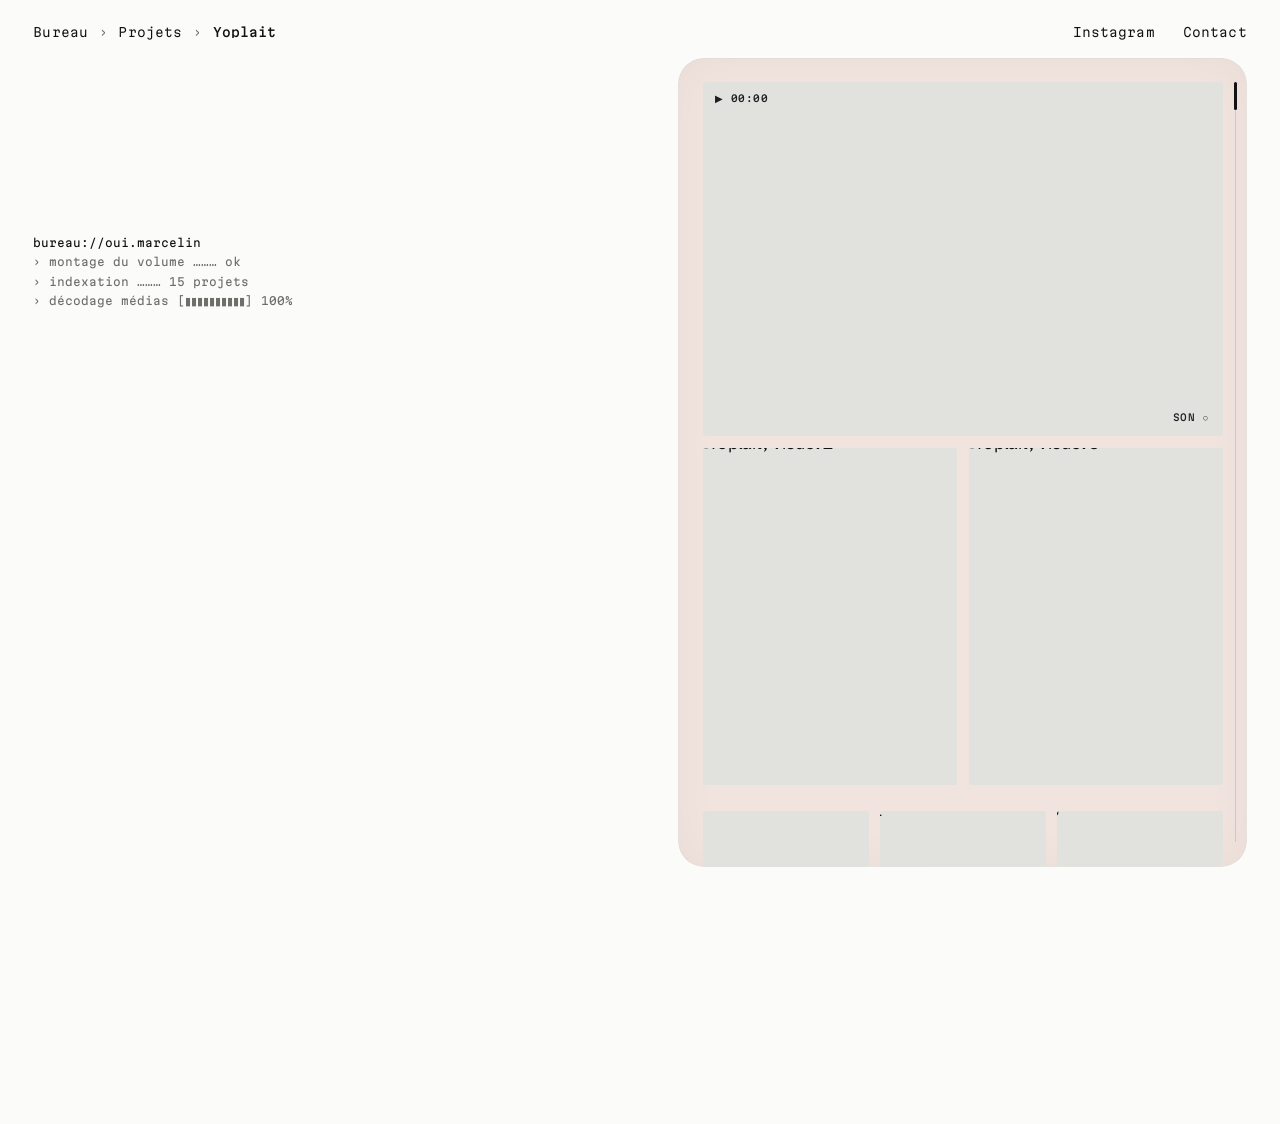
==== index.html @ 564d81cc "navigator.vibrate" ====
<!doctype html>
<html lang="fr">
<head>
<meta charset="utf-8">
<meta name="viewport" content="width=device-width, initial-scale=1, viewport-fit=cover">
<title>Marcelin Deschamps</title>
<meta name="description" content="Marcelin Deschamps — motion designer, directeur artistique et graphiste. Motion, 3D, affiches, identités, packaging et édition.">
<meta property="og:title" content="Oui, je suis Marcelin">
<meta property="og:description" content="Motion designer, directeur artistique et graphiste.">
<meta property="og:image" content="assets/img/stranger-1.webp">
<link rel="icon" href="data:image/svg+xml,%3Csvg xmlns='http://www.w3.org/2000/svg' viewBox='0 0 32 32'%3E%3Ccircle cx='16' cy='16' r='11' fill='%23121212'/%3E%3C/svg%3E">
<link rel="preconnect" href="https://fonts.googleapis.com">
<link rel="preconnect" href="https://fonts.gstatic.com" crossorigin>
<link rel="stylesheet" href="https://fonts.googleapis.com/css2?family=Martian+Mono:wdth,wght@75..112.5,100..800&family=Schibsted+Grotesk:wght@400..600&display=swap">
<style>
@property --accent { syntax: "<color>"; inherits: true; initial-value: #E30613; }

:root {
  --ground: #FBFBFA;
  --panel: #EFEFEC;
  --tile: #E1E1DD;
  --ink: #121212;
  --muted: #6F6F6A;
  --line: #DCDCD7;
  --dot: #CFCFCA;
  --accent: #E30613;
  --on-accent: #FFFFFF;

  --mono: "Martian Mono", ui-monospace, "SF Mono", Menlo, Consolas, monospace;
  --sans: "Schibsted Grotesk", "Helvetica Neue", Helvetica, Arial, sans-serif;

  --gutter: clamp(16px, 2.6vw, 40px);
  --col-gap: clamp(12px, 1.6vw, 28px);
  --wheel-w: clamp(190px, 15vw, 240px);
  --r: clamp(18px, 2vw, 30px);
  --ease: cubic-bezier(.2, .7, .1, 1);

  color-scheme: light;
  transition: --accent .6s ease;
}
@media (prefers-color-scheme: dark) {
  :root:not([data-theme="light"]) {
    --ground: #0E0E0F; --panel: #19191B; --tile: #242427; --ink: #EDEDE9;
    --muted: #8D8D88; --line: #2A2A2D; --dot: #3B3B3F; color-scheme: dark;
  }
}
:root[data-theme="dark"] {
  --ground: #0E0E0F; --panel: #19191B; --tile: #242427; --ink: #EDEDE9;
  --muted: #8D8D88; --line: #2A2A2D; --dot: #3B3B3F; color-scheme: dark;
}

*, *::before, *::after { box-sizing: border-box; }
html, body { height: 100%; }
body {
  margin: 0;
  background: var(--ground);
  color: var(--ink);
  font-family: var(--sans);
  overflow: hidden;
  overscroll-behavior: none;
  -webkit-font-smoothing: antialiased;
  text-rendering: optimizeLegibility;
}
::selection { background: var(--accent); color: var(--on-accent); }
img { max-width: 100%; }
[hidden] { display: none !important; }

/* ——— Layout ——— */
.app {
  height: 100vh;
  height: 100dvh;
  display: grid;
  grid-template-columns: minmax(0, 1fr) var(--wheel-w) minmax(0, 1.38fr);
  grid-template-rows: auto minmax(0, 1fr);
  column-gap: var(--col-gap);
  padding-inline: var(--gutter);
  padding-block: 14px var(--gutter);
}

/* ——— Header ——— */
.top {
  grid-column: 1 / -1;
  display: flex;
  align-items: center;
  justify-content: space-between;
  gap: 16px;
  min-height: 44px;
  padding-bottom: 8px;
  font: 300 12.5px/1 var(--mono);
  letter-spacing: .01em;
}
.crumbs { display: flex; align-items: center; gap: .85em; min-width: 0; white-space: nowrap; }
.crumbs .sep { color: var(--muted); }
.crumbs button { all: unset; cursor: pointer; }
.crumbs button:hover { color: var(--muted); }
.crumbs button:focus-visible, .contact a:focus-visible { outline: 1px dashed var(--ink); outline-offset: 4px; }
#crumb-cur { font-weight: 500; overflow: hidden; text-overflow: ellipsis; }
.contact { display: flex; gap: clamp(14px, 2.2vw, 34px); }
.contact a { color: inherit; text-decoration: none; position: relative; padding-block: 6px; }
.contact a::after {
  content: ""; position: absolute; left: 0; right: 0; bottom: 1px; height: 1px;
  background: var(--accent); transform: scaleX(0); transform-origin: right;
  transition: transform .35s cubic-bezier(.7, 0, .2, 1);
}
.contact a:hover::after { transform: scaleX(1); transform-origin: left; }

/* ——— Intro ——— */
.intro {
  position: relative;
  min-height: 0;
  display: grid;
  grid-template-rows: minmax(0, .9fr) auto minmax(20px, .75fr) auto minmax(20px, 1fr) auto;
}
.hello-wrap { grid-row: 2; position: relative; }
.who {
  margin: 0 0 14px;
  font: 400 10.5px/1.2 var(--mono);
  letter-spacing: .14em;
  text-transform: uppercase;
  color: var(--muted);
}
.hello {
  margin: 0;
  display: flex;
  flex-direction: column;
  font-family: var(--mono);
  font-size: clamp(18px, 1.55vw, 26px);
  font-weight: 400;
  line-height: 1.32;
}
.hello .l1 { font-variation-settings: "wght" 400, "wdth" 100; min-height: 1.32em; }
.hello .l2 {
  font-size: 1.1em;
  font-variation-settings: "wght" 720, "wdth" 106;
  white-space: nowrap;
  min-height: 1.32em;
}
.caret {
  display: inline-block;
  width: .52em; height: .95em;
  margin-left: .14em;
  vertical-align: -.1em;
  background: var(--accent);
  animation: blink 1.05s steps(1) infinite;
}
@keyframes blink { 50% { opacity: 0; } }
.boot {
  position: absolute;
  left: 0; bottom: 0;
  margin: 0;
  font: 400 11px/1.75 var(--mono);
  color: var(--muted);
  white-space: pre;
  transition: opacity .25s, translate .25s;
}
.boot div:first-child { color: var(--ink); }
.boot.out { opacity: 0; translate: 0 -6px; }

.bio {
  grid-row: 4;
  margin: 0;
  max-width: 31ch;
  font-size: clamp(13.5px, 1.04vw, 15.5px);
  line-height: 1.38;
}
.bio a { color: inherit; text-decoration: underline; text-decoration-thickness: 1px; text-underline-offset: 3px; transition: text-decoration-color .3s; }
.bio a:hover { text-decoration-color: var(--accent); }

.info {
  grid-row: 6;
  max-width: 42ch;
  padding-top: 14px;
  border-top: 1px solid var(--line);
}
.info-row {
  display: flex;
  justify-content: space-between;
  font: 400 10.5px/1 var(--mono);
  letter-spacing: .08em;
  text-transform: uppercase;
  color: var(--muted);
  font-variant-numeric: tabular-nums;
}
.info-row b { font-weight: 600; color: var(--ink); }
.info .kind { margin: 11px 0 6px; font: 600 13.5px/1.3 var(--sans); }
.info .desc { margin: 0; font-size: 13px; line-height: 1.46; color: color-mix(in oklab, var(--ink) 80%, var(--ground)); text-wrap: pretty; }
.tools { list-style: none; display: flex; flex-wrap: wrap; gap: 6px; margin: 12px 0 0; padding: 0; min-height: 22px; }
.tools li {
  min-width: 22px; height: 22px; padding: 0 5px;
  display: grid; place-items: center;
  border: 1px solid var(--ink); border-radius: 5px;
  font: 600 9.5px/1 var(--mono);
}
.info .kind, .info .desc, .tools { transition: opacity .18s, translate .3s var(--ease); }
.info.swap .kind, .info.swap .desc, .info.swap .tools { opacity: 0; translate: 0 4px; }

/* ——— Wheel ——— */
.wheel { position: relative; min-height: 0; }
.wheel::after {
  content: ""; position: absolute; top: 50%;
  right: calc(-1 * var(--col-gap)); width: var(--col-gap); height: 1px;
  background: var(--line);
}
.wheel ol { list-style: none; margin: 0; padding: 0; position: absolute; inset: 0; perspective: 800px; transition: opacity .5s; }
.wheel li {
  position: absolute; right: 0; top: 50%;
  height: 40px; margin-top: -20px;
  transform-origin: 100% 50%;
  will-change: transform;
}
.wi {
  all: unset;
  box-sizing: border-box;
  display: flex; align-items: center; justify-content: flex-end; gap: 12px;
  height: 40px;
  cursor: pointer;
  white-space: nowrap;
  font: 300 13px/1 var(--mono);
  color: color-mix(in oklab, var(--ink) calc(var(--t, 0) * 100%), var(--muted));
}
.wi .lbl { display: inline-block; transform-origin: 100% 50%; }
.wi .dot { width: 32px; height: 32px; flex: none; display: grid; place-items: center; }
.wi .dot i {
  width: 32px; height: 32px; border-radius: 50%;
  background: color-mix(in oklab, var(--accent) calc(var(--t, 0) * 100%), var(--dot));
  transform: scale(.18);
}
.wi:hover .lbl { color: var(--ink); }
.wi:focus-visible .lbl { outline: 1px dashed var(--ink); outline-offset: 5px; }

/* ——— Stage ——— */
.stage {
  --pad: clamp(14px, 1.9vw, 28px);
  --peek: 58px;
  --sheet-gap: clamp(18px, 2vw, 28px);
  --tile-gap: clamp(8px, .9vw, 14px);
  position: relative;
  min-height: 0;
  overflow: hidden;
  isolation: isolate;
  border-radius: var(--r);
  background: color-mix(in oklab, var(--panel) 93%, var(--accent));
  box-shadow: inset 0 0 0 1px color-mix(in oklab, var(--line) 60%, transparent), inset 0 0 50px rgb(0 0 0 / .035);
}
.track {
  position: absolute;
  top: var(--pad); left: var(--pad); right: var(--pad);
  display: flex; flex-direction: column; gap: var(--sheet-gap);
  will-change: transform;
}
.sheet { flex: none; height: var(--sheet-h, 600px); display: grid; gap: var(--tile-gap); }
.end {
  height: var(--peek);
  display: flex; align-items: flex-start; justify-content: center;
  font: 400 11px/1 var(--mono); color: var(--muted);
}
.end a { color: inherit; }

.tile {
  position: relative;
  margin: 0;
  min-width: 0; min-height: 0;
  overflow: hidden;
  border-radius: 3px;
  background: var(--tile);
  cursor: zoom-in;
  container-type: size;
  outline: none;
}
.tile[data-state="wait"] {
  background:
    linear-gradient(to top right, transparent calc(50% - .6px), var(--line) 50%, transparent calc(50% + .6px)),
    linear-gradient(to top left, transparent calc(50% - .6px), var(--line) 50%, transparent calc(50% + .6px)),
    var(--tile);
}
.tile .pan {
  position: absolute; inset: 0;
  transform: translate3d(0, calc(var(--d, 0) * -5%), 0) scale(1.1);
}
.tile.contain .pan { transform: none; }
.tile .m {
  display: block; width: 100%; height: 100%;
  object-fit: cover;
  opacity: 0;
  transition: opacity .5s, transform .9s var(--ease);
}
.tile.contain .m { position: absolute; top: 6%; left: 6%; width: 88%; height: 88%; object-fit: contain; }
.tile[data-state="on"] .m { opacity: 1; }
.tile:hover .m { transform: scale(1.035); }
.tile .px { position: absolute; inset: 0; width: 100%; height: 100%; transition: opacity .4s; }
.tile .px.done { opacity: 0; }
.tile .ph {
  position: absolute; inset: 0; display: grid; place-items: center;
  font: 400 10px/1 var(--mono); letter-spacing: .04em; color: var(--muted);
  transition: opacity .3s;
}
.tile:not([data-state="wait"]) .ph { opacity: 0; }
.tile::after {
  --c: #fff;
  content: ""; position: absolute; inset: 8px; pointer-events: none; z-index: 2;
  opacity: 0; mix-blend-mode: difference;
  transition: opacity .25s, inset .35s var(--ease);
  background:
    linear-gradient(var(--c), var(--c)) top left / 14px 1px no-repeat,
    linear-gradient(var(--c), var(--c)) top left / 1px 14px no-repeat,
    linear-gradient(var(--c), var(--c)) top right / 14px 1px no-repeat,
    linear-gradient(var(--c), var(--c)) top right / 1px 14px no-repeat,
    linear-gradient(var(--c), var(--c)) bottom left / 14px 1px no-repeat,
    linear-gradient(var(--c), var(--c)) bottom left / 1px 14px no-repeat,
    linear-gradient(var(--c), var(--c)) bottom right / 14px 1px no-repeat,
    linear-gradient(var(--c), var(--c)) bottom right / 1px 14px no-repeat;
}
.tile:not(.note):hover::after, .tile:not(.note):focus-visible::after { opacity: 1; inset: 12px; }
.tile:focus-visible { box-shadow: 0 0 0 2px var(--ink); }
.tag, .tc, .snd {
  position: absolute; z-index: 3;
  font: 500 9.5px/1 var(--mono); letter-spacing: .05em;
  color: #fff; mix-blend-mode: difference;
  font-variant-numeric: tabular-nums;
}
.tag { left: 12px; bottom: 12px; opacity: 0; transition: opacity .25s; white-space: nowrap; }
.tile:hover .tag, .tile:focus-visible .tag { opacity: 1; }
.tc { left: 12px; top: 12px; }
.snd { all: unset; position: absolute; z-index: 3; right: 8px; bottom: 8px; padding: 6px; cursor: pointer; font: 500 9.5px/1 var(--mono); letter-spacing: .05em; color: #fff; mix-blend-mode: difference; }
.snd:focus-visible { outline: 1px dashed #fff; }

.tile.note {
  cursor: default;
  background: var(--a);
  color: var(--on-a);
  padding: clamp(12px, 6cqmin, 22px);
  display: flex; flex-direction: column; justify-content: space-between; gap: 8px;
}
.note .k { font: 500 9.5px/1.2 var(--mono); letter-spacing: .1em; text-transform: uppercase; opacity: .8; }
.note .q {
  margin: 0;
  font: 500 clamp(14px, 5.4cqw, 26px)/1.12 var(--sans);
  letter-spacing: -.01em;
  text-wrap: balance;
}

.rail {
  position: absolute; z-index: 4;
  right: calc(var(--pad) / 2 - 1px); top: var(--pad); bottom: var(--pad);
  width: 1px;
  background: color-mix(in oklab, var(--ink) 12%, transparent);
}
.rail i {
  position: absolute; left: -1px; width: 3px; height: 28px; border-radius: 2px;
  background: var(--ink);
  top: calc(var(--p, 0) * (100% - 28px));
}

/* ——— Boot sequence ——— */
[data-phase="boot"] .stage { animation: stage-open 1.05s cubic-bezier(.76, 0, .24, 1) .1s both; }
@keyframes stage-open {
  0%   { clip-path: inset(50% 50% 50% 50% round 0); background: var(--ink); }
  42%  { clip-path: inset(calc(50% - 1px) 0 calc(50% - 1px) 0 round 0); background: var(--ink); }
  100% { clip-path: inset(0 0 0 0 round var(--r)); background: color-mix(in oklab, var(--panel) 93%, var(--accent)); }
}
.who, .bio, .info {
  transition: opacity .7s ease, translate .9s var(--ease), clip-path .9s var(--ease);
}
.bio { transition-delay: .12s; }
.info { transition-delay: .3s; }
[data-phase="boot"] .who, [data-phase="boot"] .bio, [data-phase="boot"] .info {
  opacity: 0; translate: 0 10px; clip-path: inset(0 0 100% 0);
}
[data-phase="boot"]:not(.hello-in) .caret { opacity: 0; animation: none; }
[data-phase="boot"]:not(.wheel-in) .wheel ol, [data-phase="boot"]:not(.wheel-in) .wheel::after { opacity: 0; }
.wheel::after { transition: opacity .6s .3s; }

/* ——— Lightbox ——— */
.lb {
  position: fixed; inset: 0; z-index: 50;
  display: grid; grid-template-rows: minmax(0, 1fr) auto;
  background: rgb(12 12 13 / .95);
  color: #EDEDE9;
  opacity: 0; transition: opacity .25s;
}
.lb.on { opacity: 1; }
.lb-media { min-height: 0; display: grid; place-items: center; padding: clamp(16px, 4vw, 48px) var(--gutter) 0; }
.lb-media img, .lb-media video { display: block; max-width: 100%; max-height: calc(100dvh - 120px); object-fit: contain; }
.lb-bar {
  display: flex; align-items: center; gap: clamp(10px, 2vw, 22px);
  padding: 16px var(--gutter) 20px;
  font: 400 12px/1 var(--mono);
  font-variant-numeric: tabular-nums;
}
.lb-bar .sp { flex: 1; }
.lb-bar button { all: unset; cursor: pointer; padding: 8px 4px; }
.lb-bar button:hover { color: #fff; text-decoration: underline; text-underline-offset: 4px; }
.lb-bar button:focus-visible { outline: 1px dashed currentColor; outline-offset: 2px; }

/* ——— Responsive ——— */
@media (max-width: 1100px) and (min-width: 821px) {
  .app { grid-template-columns: minmax(0, 1fr) 190px minmax(0, 1.2fr); }
}
@media (max-height: 720px) and (min-width: 821px) {
  .info .desc { display: none; }
}
@media (max-width: 820px) {
  .app {
    grid-template-columns: minmax(0, 1fr);
    grid-template-rows: auto auto 62px minmax(0, 1fr);
    row-gap: 10px;
    padding-block: 8px var(--gutter);
  }
  .top { min-height: 36px; font-size: 11.5px; padding-bottom: 0; }
  .crumbs .mid { display: none; }
  .intro { display: block; }
  .hello-wrap { min-height: 88px; display: flex; flex-direction: column; justify-content: flex-end; }
  .who { margin-bottom: 6px; }
  .hello { font-size: 18px; }
  .bio { margin-top: 10px; max-width: 46ch; font-size: 13px; }
  .bio br { display: none; }
  .info { display: none; }
  .wheel::after { display: none; }
  .wheel ol {
    perspective: none;
    -webkit-mask-image: linear-gradient(90deg, transparent, #000 22%, #000 78%, transparent);
    mask-image: linear-gradient(90deg, transparent, #000 22%, #000 78%, transparent);
  }
  .wheel li { right: auto; left: 50%; width: 170px; margin-left: -85px; height: 56px; margin-top: -28px; transform-origin: 50% 50%; }
  .wi { width: 100%; height: 56px; flex-direction: column-reverse; justify-content: center; gap: 7px; }
  .wi .lbl { transform-origin: 50% 50%; }
  .wi .dot, .wi .dot i { width: 14px; height: 14px; }
  .stage { --peek: 40px; }
}

@media (prefers-reduced-motion: reduce) {
  *, *::before, *::after { animation-duration: .01ms !important; animation-iteration-count: 1 !important; transition-duration: .01ms !important; }
  .tile .pan { transform: none; }
}
</style>
<noscript><style>[data-phase="boot"] .who, [data-phase="boot"] .bio { opacity: 1 !important; translate: none !important; clip-path: none !important; } [data-phase="boot"] .stage { animation: none; } .info, .wheel { visibility: hidden; }</style></noscript>
</head>
<body>
<div class="app" id="app" data-phase="boot">

  <header class="top">
    <nav class="crumbs" aria-label="Fil d’Ariane">
      <button type="button" data-go="0" data-scr>Bureau</button>
      <span class="sep mid" aria-hidden="true">›</span>
      <span class="mid" data-scr>Projets</span>
      <span class="sep" aria-hidden="true">›</span>
      <span id="crumb-cur" aria-live="polite">Projets</span>
    </nav>
    <nav class="contact" aria-label="Contact">
      <a href="https://www.instagram.com/oui.marcelin/" target="_blank" rel="noopener" data-scr>Instagram</a>
      <a href="https://ig.me/m/oui.marcelin" target="_blank" rel="noopener" data-scr>Contact</a>
    </nav>
  </header>

  <section class="intro" aria-label="Présentation">
    <div class="hello-wrap">
      <pre class="boot" id="boot" aria-hidden="true"></pre>
      <p class="who">Marcelin Deschamps</p>
      <h1 class="hello">
        <span class="l1" id="l1">Oui, je suis</span>
        <span class="l2"><span id="role">Motion Designer</span><span class="caret" aria-hidden="true"></span></span>
      </h1>
    </div>

    <p class="bio">Graphiste attaché au savoir-faire,<br> je donne forme aux idées.<br> J’accompagne des marques nées du digital<br> et des identités inspirées par la mode.</p>

    <aside class="info" id="info" aria-label="Projet affiché">
      <div class="info-row"><span><b id="i-idx">01</b> / <span id="i-total">15</span></span><span id="i-year"></span></div>
      <h2 class="kind" id="i-kind"></h2>
      <p class="desc" id="i-text"></p>
      <ul class="tools" id="i-tools" aria-label="Outils"></ul>
    </aside>
  </section>

  <nav class="wheel" id="wheel" aria-label="Projets">
    <ol id="wheel-list"></ol>
  </nav>

  <main class="stage" id="stage">
    <div class="track" id="track"></div>
    <div class="rail" aria-hidden="true"><i id="rail-tick"></i></div>
  </main>
</div>

<div class="lb" id="lb" role="dialog" aria-modal="true" aria-label="Aperçu du visuel" hidden>
  <div class="lb-media" id="lb-media"></div>
  <div class="lb-bar">
    <span id="lb-cap"></span>
    <span class="sp"></span>
    <span id="lb-count"></span>
    <button type="button" id="lb-prev" aria-label="Visuel précédent">←</button>
    <button type="button" id="lb-next" aria-label="Visuel suivant">→</button>
    <button type="button" id="lb-close">Fermer</button>
  </div>
</div>

<script>
(async () => {
  /* ———————————————— Contenu ———————————————— */
  const LETTERS = "abcdefghijklmnop";
  const PRESETS = {
    1: ["a"], 2: ["a", "b"], 3: ["a b", "a c"], 4: ["a a a", "b c d"],
    5: ["a a b b c c", "d d d e e e"], 6: ["a a b b c c", "d d e e f f"]
  };
  const onNetlify = !/^(localhost|127\.0\.0\.1|\[::1\])?$/.test(location.hostname);
  const imgUrl = (path, w) => onNetlify && /\.(jpe?g|png|webp|avif)$/i.test(path)
    ? `/.netlify/images?url=${encodeURIComponent(path)}&w=${w}&q=80`
    : path;

  function gridFor(p, n) {
    const adv = p.avance || {};
    if (adv.grille) return { grid: adv.grille.split("|").map(s => s.trim()), cols: adv.colonnes, rows: adv.lignes };
    const letters = LETTERS.slice(0, Math.max(1, n)).split("");
    const rest = letters.slice(1);
    if (p.mise_en_page === "grand-haut" && n > 1) return { grid: [rest.map(() => "a").join(" "), rest.join(" ")], rows: "1.1fr 1fr" };
    if (p.mise_en_page === "grand-gauche" && n > 1) return { grid: rest.map(r => `a ${r}`), cols: "1.1fr 1fr" };
    if (p.mise_en_page === "colonnes") return { grid: [letters.join(" ")] };
    if (n <= 6) return { grid: PRESETS[Math.max(1, n)] };
    const rows = [];
    for (let i = 0; i < n; i += 3) {
      const chunk = letters.slice(i, i + 3);
      while (chunk.length < 3) chunk.push(chunk[chunk.length - 1]);
      rows.push(chunk.join(" "));
    }
    return { grid: rows };
  }

  function normalize(raw) {
    return (raw.projets || []).filter(p => p && p.titre).map((p, i) => {
      const medias = (p.medias || []).filter(m => m && (m.type === "citation" ? m.texte : m.fichier)).slice(0, LETTERS.length);
      const g = gridFor(p, medias.length);
      return {
        id: p.id || `projet-${i + 1}`,
        title: p.titre,
        year: p.annee || "",
        accent: /^#[0-9a-f]{6}$/i.test(p.couleur || "") ? p.couleur : "#121212",
        tools: p.outils || [],
        kind: p.type || "",
        text: p.texte || "",
        grid: g.grid, cols: g.cols, rows: g.rows,
        media: medias.map((m, j) => {
          const area = LETTERS[j];
          if (m.type === "citation") return { area, note: m.texte };
          const base = { area, pos: m.cadrage || "", fit: m.ajustement === "contenir" ? "contain" : "", bg: m.fond || "#FFFFFF" };
          return m.type === "video" ? { ...base, video: m.fichier, poster: m.affiche || "" } : { ...base, img: m.fichier };
        })
      };
    });
  }

  function applySite(s) {
    if (s.nom) document.querySelector(".who").textContent = s.nom;
    if (s.bio) {
      const bio = document.querySelector(".bio");
      bio.replaceChildren();
      s.bio.split(/\n+/).forEach((line, i) => {
        if (i) bio.append(document.createElement("br"), " ");
        bio.append(line.trim());
      });
    }
  }

  let PROJECTS = [], ROLES = ["Motion Designer"];
  try {
    const [pj, sj] = await Promise.all(["content/projets.json", "content/site.json"].map(u =>
      fetch(u, { cache: "no-cache" }).then(r => { if (!r.ok) throw new Error(u); return r.json(); })));
    PROJECTS = normalize(pj);
    const roles = (sj.roles || []).map(r => typeof r === "string" ? r : r && r.role).filter(Boolean);
    if (roles.length) ROLES = roles;
    applySite(sj);
  } catch (e) {
    console.error("Contenu introuvable", e);
  }
  if (!PROJECTS.length) {
    document.getElementById("app").dataset.phase = "ready";
    return;
  }

  /* ———————————————— Outils ———————————————— */
  const $ = (s, r = document) => r.querySelector(s);
  const N = PROJECTS.length;
  const reduced = matchMedia("(prefers-reduced-motion: reduce)").matches;
  const mqMobile = matchMedia("(max-width: 820px)");
  const clamp = (v, a, b) => Math.min(b, Math.max(a, v));
  const wait = ms => new Promise(r => setTimeout(r, ms));
  const pad = n => String(n).padStart(2, "0");
  const setHash = id => { try { history.replaceState(null, "", `#${id}`); } catch (e) {} };
  const fmt = s => isFinite(s) ? `${pad(Math.floor(s / 60))}:${pad(Math.floor(s % 60))}` : "--:--";
  const GLYPHS = "░▒▓<>/\\|=+*#_01";

  function luminance(hex) {
    const n = parseInt(hex.slice(1), 16);
    return [n >> 16 & 255, n >> 8 & 255, n & 255]
      .map(v => (v /= 255) <= .03928 ? v / 12.92 : Math.pow((v + .055) / 1.055, 2.4))
      .reduce((acc, c, i) => acc + c * [.2126, .7152, .0722][i], 0);
  }
  const onAccent = hex => luminance(hex) > .179 ? "#111111" : "#FFFFFF";

  function scramble(el, to, dur = 520) {
    cancelAnimationFrame(el._sc || 0);
    if (reduced) { el.textContent = to; return Promise.resolve(); }
    const from = el.textContent;
    const len = Math.max(from.length, to.length);
    const plan = Array.from({ length: len }, (_, i) => {
      const s = Math.random() * dur * .3;
      return [s, s + dur * .3 + (i / len) * dur * .35 + Math.random() * dur * .05];
    });
    const t0 = performance.now();
    return new Promise(resolve => {
      const step = now => {
        const t = now - t0;
        let out = "", done = 0;
        for (let i = 0; i < len; i++) {
          const [s, e] = plan[i];
          if (t >= e) { out += to[i] ?? ""; done++; }
          else if (t >= s) out += to[i] === " " ? " " : GLYPHS[(Math.random() * GLYPHS.length) | 0];
          else out += from[i] ?? "";
        }
        el.textContent = out;
        if (done < len) el._sc = requestAnimationFrame(step);
        else { el.textContent = to; resolve(); }
      };
      el._sc = requestAnimationFrame(step);
    });
  }

  async function typeText(el, text, ms) {
    el.textContent = "";
    for (const ch of text) { el.textContent += ch; await wait(ms); }
  }

  /* ———————————————— Construction ———————————————— */
  const root = document.documentElement;
  const app = $("#app"), stage = $("#stage"), track = $("#track"), list = $("#wheel-list");
  const crumbCur = $("#crumb-cur"), railTick = $("#rail-tick");
  const iIdx = $("#i-idx"), iYear = $("#i-year"), iKind = $("#i-kind"), iText = $("#i-text"), iTools = $("#i-tools"), info = $("#info");
  $("#i-total").textContent = pad(N);

  const hash = decodeURIComponent(location.hash.slice(1));
  const startIndex = Math.max(0, PROJECTS.findIndex(p => p.id === hash));
  const bootSheets = reduced ? [] : [startIndex, startIndex + 1];

  const items = PROJECTS.map((p, i) => {
    const li = document.createElement("li");
    const btn = document.createElement("button");
    btn.type = "button"; btn.className = "wi";
    btn.innerHTML = `<span class="lbl"></span><span class="dot" aria-hidden="true"><i></i></span>`;
    const lbl = btn.querySelector(".lbl");
    lbl.textContent = p.title;
    btn.addEventListener("click", () => go(i));
    li.append(btn); list.append(li);
    return { li, btn, lbl, dot: btn.querySelector(".dot i") };
  });

  function makeTile(p, m, i, j) {
    const f = document.createElement("figure");
    f.className = "tile";
    f.style.gridArea = m.area;
    if (m.note) {
      f.classList.add("note");
      const k = document.createElement("span"); k.className = "k"; k.textContent = p.title;
      const q = document.createElement("p"); q.className = "q"; q.textContent = m.note;
      f.append(k, q);
      return f;
    }
    f.dataset.m = j;
    f.dataset.state = "wait";
    f.setAttribute("role", "button");
    f._boot = bootSheets.includes(i);
    if (m.fit === "contain") { f.classList.add("contain"); f.style.background = m.bg; }

    const pan = document.createElement("div"); pan.className = "pan";
    const name = (m.video || m.img).split("/").pop();
    const ph = document.createElement("span"); ph.className = "ph"; ph.textContent = name;
    const tag = document.createElement("span"); tag.className = "tag"; tag.textContent = name;
    let media;

    if (m.video) {
      media = document.createElement("video");
      media.muted = true; media.loop = true; media.playsInline = true;
      media.setAttribute("muted", ""); media.setAttribute("playsinline", "");
      media.preload = Math.abs(i - startIndex) <= 1 ? "auto" : "metadata";
      if (m.poster) media.poster = imgUrl(m.poster, 1400);
      media.src = m.video;
      f.classList.add("is-video");
      f.setAttribute("aria-label", `Voir la vidéo ${p.title} en grand`);
      const tc = document.createElement("span"); tc.className = "tc"; tc.textContent = "▶ 00:00";
      const snd = document.createElement("button");
      snd.type = "button"; snd.className = "snd"; snd.textContent = "SON ○";
      snd.setAttribute("aria-label", "Activer le son"); snd.setAttribute("aria-pressed", "false");
      snd.addEventListener("click", e => {
        e.stopPropagation();
        media.muted = !media.muted;
        snd.textContent = media.muted ? "SON ○" : "SON ●";
        snd.setAttribute("aria-pressed", String(!media.muted));
        snd.setAttribute("aria-label", media.muted ? "Activer le son" : "Couper le son");
        if (!media.muted) media.play().catch(() => {});
      });
      media.addEventListener("timeupdate", () => { tc.textContent = `▶ ${fmt(media.currentTime)} / ${fmt(media.duration)}`; });
      media.addEventListener("loadedmetadata", () => { tag.textContent = `${name} · ${media.videoWidth}×${media.videoHeight}`; });
      f.append(tc, snd);
      if (!f._boot) f.dataset.state = "on";
    } else {
      media = new Image();
      media.alt = `${p.title}, visuel ${j + 1}`;
      media.decoding = "async";
      media.loading = Math.abs(i - startIndex) <= 2 ? "eager" : "lazy";
      const on = () => {
        tag.textContent = `${name} · ${media.naturalWidth}×${media.naturalHeight}`;
        if (!f._boot) f.dataset.state = "on";
      };
      media.addEventListener("load", on, { once: true });
      media.src = imgUrl(m.img, 1400);
      f.setAttribute("aria-label", `Agrandir : ${p.title}, visuel ${j + 1}`);
    }
    media.className = "m";
    if (m.pos) media.style.objectPosition = m.pos;
    pan.append(media);
    f.prepend(pan);
    f.append(ph, tag);
    return f;
  }

  const sheets = PROJECTS.map((p, i) => {
    const s = document.createElement("section");
    s.className = "sheet";
    s.setAttribute("aria-label", p.title);
    s.style.gridTemplateAreas = p.grid.map(r => `"${r}"`).join(" ");
    s.style.gridTemplateColumns = p.cols || `repeat(${p.grid[0].split(" ").length}, minmax(0, 1fr))`;
    s.style.gridTemplateRows = p.rows || `repeat(${p.grid.length}, minmax(0, 1fr))`;
    s.style.setProperty("--a", p.accent);
    s.style.setProperty("--on-a", onAccent(p.accent));
    p.media.forEach((m, j) => s.append(makeTile(p, m, i, j)));
    track.append(s);
    return s;
  });
  const end = document.createElement("div");
  end.className = "end";
  end.innerHTML = `<span>Fin du bureau — <a href="https://ig.me/m/oui.marcelin" target="_blank" rel="noopener">écrire à @oui.marcelin</a></span>`;
  track.append(end);

  /* ———————————————— Moteur de défilement ———————————————— */
  let pos = startIndex, target = startIndex, active = -1;
  let sheetH = 600, sheetGap = 24, gStart = null, idleTimer = 0, dragging = false;
  let raf = 0, last = 0, booted = false, lbState = null;

  function measure() {
    const cs = getComputedStyle(stage);
    const padPx = parseFloat(cs.getPropertyValue("--pad")) || 24;
    const peek = parseFloat(cs.getPropertyValue("--peek")) || 58;
    sheetGap = parseFloat(getComputedStyle(track).rowGap) || 24;
    sheetH = Math.max(160, stage.clientHeight - padPx * 2 - peek);
    track.style.setProperty("--sheet-h", `${sheetH}px`);
    render();
  }

  function render() {
    const horiz = mqMobile.matches;
    track.style.transform = `translate3d(0, ${(-pos * (sheetH + sheetGap)).toFixed(2)}px, 0)`;
    for (let i = 0; i < N; i++) {
      const d = i - pos;
      if (Math.abs(d) < 2.2) sheets[i].style.setProperty("--d", d.toFixed(4));
    }
    for (let i = 0; i < N; i++) {
      const it = items[i];
      const d = i - pos, ad = Math.abs(d), t = Math.max(0, 1 - ad);
      if (horiz) {
        it.li.style.transform = `translate3d(${(d * 150).toFixed(2)}px, 0, 0)`;
      } else {
        const y = d * 46 + Math.sign(d) * Math.min(ad, 1) * 14;
        it.li.style.transform = `translate3d(0, ${y.toFixed(2)}px, 0) rotateX(${clamp(-d * 6, -60, 60).toFixed(2)}deg)`;
      }
      const fade = ad <= 1 ? 1 : Math.max(0, 1 - (ad - 1) * (horiz ? .5 : .13));
      it.li.style.opacity = fade.toFixed(3);
      it.li.style.visibility = fade < .01 ? "hidden" : "";
      it.li.style.setProperty("--t", t.toFixed(3));
      it.lbl.style.fontVariationSettings = `"wght" ${Math.round(300 + 330 * t)}, "wdth" ${(87.5 + 12.5 * t).toFixed(1)}`;
      it.lbl.style.transform = `scale(${(1 + .24 * t).toFixed(3)})`;
      it.dot.style.transform = `scale(${((6 + 26 * t) / 32).toFixed(3)})`;
    }
    railTick.style.setProperty("--p", (N > 1 ? clamp(pos, 0, N - 1) / (N - 1) : 0).toFixed(4));
    setActive(clamp(Math.round(pos), 0, N - 1));
  }

  function frame(now) {
    const dt = Math.min(64, now - last); last = now;
    const k = reduced ? 1 : 1 - Math.exp(-dt * (dragging ? .035 : .0105));
    pos += (target - pos) * k;
    if (Math.abs(target - pos) < .0006 && gStart === null && !dragging) {
      pos = target; raf = 0; render(); return;
    }
    render();
    raf = requestAnimationFrame(frame);
  }
  function kick() { if (!raf) { last = performance.now(); raf = requestAnimationFrame(frame); } }

  function go(i) {
    gStart = null;
    target = clamp(i, 0, N - 1);
    kick();
  }

  function settle() {
    if (gStart === null) return;
    const delta = target - gStart;
    let to = gStart;
    if (Math.abs(delta) > .12) to = gStart + Math.sign(delta) * Math.max(1, Math.round(Math.abs(delta)));
    gStart = null;
    target = clamp(to, 0, N - 1);
    kick();
  }

  /* ——— Retour haptique (Android/Chrome uniquement : iOS Safari n'implémente pas vibrate) ——— */
  const canBuzz = typeof navigator.vibrate === "function"
    && matchMedia("(hover: none) and (pointer: coarse)").matches
    && !matchMedia("(prefers-reduced-motion: reduce)").matches;
  let lastBuzz = 0;
  function buzz(ms = 8) {
    if (!canBuzz || !booted || document.hidden) return;
    const now = performance.now();
    if (now - lastBuzz < 60) return;
    lastBuzz = now;
    try { navigator.vibrate(ms); } catch {}
  }

  function setActive(i) {
    if (i === active) return;
    active = i;
    buzz(8);
    const p = PROJECTS[i];
    root.style.setProperty("--accent", p.accent);
    root.style.setProperty("--on-accent", onAccent(p.accent));
    items.forEach((it, k) => k === i ? it.btn.setAttribute("aria-current", "true") : it.btn.removeAttribute("aria-current"));
    sheets.forEach((s, k) => {
      const on = k === i;
      s.setAttribute("aria-hidden", on ? "false" : "true");
      s.querySelectorAll('[role="button"], .snd').forEach(el => { el.tabIndex = on ? 0 : -1; });
    });
    if (booted) scramble(crumbCur, p.title, 460); else crumbCur.textContent = p.title;
    updateInfo(p, i);
    for (const k of [i - 1, i + 1, i + 2]) {
      sheets[k]?.querySelectorAll('img[loading="lazy"]').forEach(im => { im.loading = "eager"; });
    }
    syncVideos();
    if (booted) setHash(p.id);
  }

  function updateInfo(p, i) {
    const apply = () => {
      iIdx.textContent = pad(i + 1);
      iYear.textContent = p.year;
      iKind.textContent = p.kind;
      iText.textContent = p.text;
      iTools.replaceChildren(...p.tools.map(t => Object.assign(document.createElement("li"), { textContent: t })));
    };
    if (!booted) { apply(); return; }
    info.classList.add("swap");
    clearTimeout(info._t);
    info._t = setTimeout(() => { apply(); info.classList.remove("swap"); }, 170);
  }

  function syncVideos() {
    sheets.forEach((s, k) => {
      s.querySelectorAll("video").forEach(v => {
        if (k === active && booted && !lbState && !document.hidden) v.play().catch(() => {});
        else v.pause();
      });
    });
  }

  /* ——— Entrées : molette, clavier, tactile ——— */
  addEventListener("wheel", e => {
    if (lbState || e.ctrlKey) return;
    e.preventDefault();
    let d = Math.abs(e.deltaY) >= Math.abs(e.deltaX) ? e.deltaY : e.deltaX;
    if (e.deltaMode === 1) d *= 40; else if (e.deltaMode === 2) d *= 800;
    if (gStart === null) gStart = Math.round(target);
    target = clamp(target + d / 240, -.35, N - 1 + .35);
    clearTimeout(idleTimer);
    idleTimer = setTimeout(settle, 130);
    kick();
  }, { passive: false });

  addEventListener("keydown", e => {
    if (lbState) {
      if (e.key === "Escape") closeLB();
      else if (e.key === "ArrowRight") stepLB(1);
      else if (e.key === "ArrowLeft") stepLB(-1);
      return;
    }
    const k = e.key;
    if (["ArrowDown", "PageDown", "ArrowRight", "j"].includes(k)) { e.preventDefault(); go(Math.round(target) + 1); }
    else if (["ArrowUp", "PageUp", "ArrowLeft", "k"].includes(k)) { e.preventDefault(); go(Math.round(target) - 1); }
    else if (k === "Home") { e.preventDefault(); go(0); }
    else if (k === "End") { e.preventDefault(); go(N - 1); }
    else if ((k === "Enter" || k === " ") && e.target.matches?.('.tile[role="button"]')) { e.preventDefault(); e.target.click(); }
  });

  let touch = null, suppressClick = false;
  app.addEventListener("touchstart", e => {
    if (lbState || e.touches.length > 1) return;
    const t = e.touches[0];
    touch = { x: t.clientX, y: t.clientY, start: target, axis: null, onWheel: !!e.target.closest(".wheel") };
  }, { passive: true });
  app.addEventListener("touchmove", e => {
    if (!touch) return;
    const t = e.touches[0];
    const dx = t.clientX - touch.x, dy = t.clientY - touch.y;
    if (!touch.axis) {
      if (Math.hypot(dx, dy) < 8) return;
      touch.axis = touch.onWheel && mqMobile.matches ? "x" : "y";
      gStart = Math.round(touch.start);
      dragging = true;
    }
    e.preventDefault();
    const delta = touch.axis === "x" ? -dx / 150 : -dy / (sheetH + sheetGap);
    target = clamp(touch.start + delta, -.35, N - 1 + .35);
    kick();
  }, { passive: false });
  const endTouch = () => {
    if (touch?.axis) {
      suppressClick = true;
      setTimeout(() => { suppressClick = false; }, 320);
      dragging = false;
      settle();
    }
    touch = null;
  };
  app.addEventListener("touchend", endTouch);
  app.addEventListener("touchcancel", endTouch);

  track.addEventListener("click", e => {
    if (suppressClick || e.target.closest(".snd, a")) return;
    const f = e.target.closest(".tile");
    if (!f) return;
    const si = sheets.indexOf(f.closest(".sheet"));
    if (si !== active) { go(si); return; }
    if (f.classList.contains("note")) return;
    openLB(si, +f.dataset.m);
  });

  document.querySelectorAll("[data-go]").forEach(b => b.addEventListener("click", () => go(+b.dataset.go)));
  document.querySelectorAll(".contact a").forEach(a => a.addEventListener("mouseenter", () => {
    if (booted) scramble(a, a.textContent, 320);
  }));
  document.addEventListener("visibilitychange", syncVideos);
  addEventListener("resize", measure);
  addEventListener("hashchange", () => {
    const i = PROJECTS.findIndex(p => p.id === decodeURIComponent(location.hash.slice(1)));
    if (i >= 0 && i !== active) go(i);
  });
  mqMobile.addEventListener("change", measure);

  /* ——— Aperçu plein écran ——— */
  const lb = $("#lb"), lbMedia = $("#lb-media"), lbCap = $("#lb-cap"), lbCount = $("#lb-count");
  let lastFocus = null;

  function openLB(pi, mj) {
    const zoomable = PROJECTS[pi].media.map((m, j) => ({ m, j })).filter(x => !x.m.note);
    lbState = { pi, zoomable, k: Math.max(0, zoomable.findIndex(x => x.j === mj)) };
    lastFocus = document.activeElement;
    showLB();
    lb.hidden = false;
    requestAnimationFrame(() => lb.classList.add("on"));
    $("#lb-close").focus();
    syncVideos();
  }
  function showLB() {
    const { pi, zoomable, k } = lbState;
    const { m, j } = zoomable[k];
    const p = PROJECTS[pi];
    let el;
    if (m.video) {
      el = document.createElement("video");
      Object.assign(el, { src: m.video, poster: m.poster ? imgUrl(m.poster, 2400) : "", controls: true, autoplay: true, loop: true, playsInline: true });
    } else {
      el = new Image();
      el.src = imgUrl(m.img, 2400);
      el.alt = `${p.title}, visuel ${j + 1}`;
    }
    lbMedia.replaceChildren(el);
    lbCap.textContent = `${p.title} — ${p.kind}`;
    lbCount.textContent = `${pad(k + 1)} / ${pad(zoomable.length)}`;
    $("#lb-prev").hidden = $("#lb-next").hidden = zoomable.length < 2;
  }
  function stepLB(dir) {
    if (!lbState) return;
    const n = lbState.zoomable.length;
    lbState.k = (lbState.k + dir + n) % n;
    showLB();
  }
  function closeLB() {
    if (!lbState) return;
    lbState = null;
    lb.classList.remove("on");
    setTimeout(() => { if (!lbState) { lb.hidden = true; lbMedia.replaceChildren(); } }, 260);
    lastFocus?.focus?.();
    syncVideos();
  }
  $("#lb-close").addEventListener("click", closeLB);
  $("#lb-prev").addEventListener("click", () => stepLB(-1));
  $("#lb-next").addEventListener("click", () => stepLB(1));
  lb.addEventListener("click", e => { if (e.target === lb || e.target === lbMedia) closeLB(); });

  /* ——— Révélation pixel par pixel ——— */
  function depixelate(f, img, pos, contain) {
    return new Promise(resolve => {
      const pan = f.querySelector(".pan");
      const W0 = pan.clientWidth, H0 = pan.clientHeight;
      if (!W0 || !H0 || !img.naturalWidth) { f.dataset.state = "on"; return resolve(); }
      const dpr = Math.min(2, devicePixelRatio || 1);
      const W = Math.round(W0 * dpr), H = Math.round(H0 * dpr);
      const c = document.createElement("canvas");
      c.className = "px"; c.width = W; c.height = H;
      pan.append(c);
      const ctx = c.getContext("2d");
      const [px, py] = (pos || "50% 50%").split(" ").map(v => parseFloat(v) / 100);
      const iw = img.naturalWidth, ih = img.naturalHeight;
      const bx = contain ? W * .06 : 0, by = contain ? H * .06 : 0;
      const bw = contain ? W * .88 : W, bh = contain ? H * .88 : H;
      const s = contain ? Math.min(bw / iw, bh / ih) : Math.max(bw / iw, bh / ih);
      const dw = iw * s, dh = ih * s;
      const dx = bx + (bw - dw) * (contain ? .5 : px), dy = by + (bh - dh) * (contain ? .5 : py);
      const off = document.createElement("canvas"), o = off.getContext("2d");
      const steps = [5, 10, 20, 40, 80];
      let k = 0;
      f.dataset.state = "px";
      const tick = () => {
        const sc = steps[k] / W;
        const ow = Math.max(1, Math.round(W * sc)), oh = Math.max(1, Math.round(H * sc));
        off.width = ow; off.height = oh;
        o.drawImage(img, dx * sc, dy * sc, dw * sc, dh * sc);
        ctx.imageSmoothingEnabled = false;
        ctx.clearRect(0, 0, W, H);
        ctx.drawImage(off, 0, 0, ow, oh, 0, 0, W, H);
        if (++k < steps.length) setTimeout(tick, 90);
        else setTimeout(() => {
          f.dataset.state = "on";
          c.classList.add("done");
          setTimeout(() => { c.remove(); resolve(); }, 420);
        }, 90);
      };
      tick();
    });
  }

  /* ———————————————— Séquence de démarrage ———————————————— */
  async function boot() {
    const bootEl = $("#boot"), l1 = $("#l1"), role = $("#role");
    const bootTiles = bootSheets.flatMap(i => sheets[i] ? [...sheets[i].querySelectorAll('.tile[data-state="wait"]')] : []);

    if (reduced) {
      booted = true;
      app.dataset.phase = "ready";
      startRoles(role);
      syncVideos();
      return;
    }

    const scr = [...document.querySelectorAll("[data-scr]")];
    scr.forEach(el => { const t = el.textContent; el.textContent = ""; setTimeout(() => scramble(el, t, 700), 120); });
    const crumbText = crumbCur.textContent; crumbCur.textContent = "";
    setTimeout(() => scramble(crumbCur, crumbText, 700), 200);
    const labels = items.map(it => { const t = it.lbl.textContent; it.lbl.textContent = ""; return t; });
    l1.textContent = ""; role.textContent = "";

    let loaded = 0;
    const decoded = bootTiles.map(f => {
      const m = f.querySelector(".m");
      const img = new Image();
      img.src = m.tagName === "VIDEO" ? m.poster : m.src;
      f._img = img;
      return img.decode().catch(() => {}).finally(() => { loaded++; });
    });

    const reveals = (async () => {
      await wait(950);
      await Promise.all(bootTiles.map(async (f, k) => {
        await wait(k * 80);
        await Promise.race([decoded[k], wait(2600)]);
        const m = f.querySelector(".m");
        if (f._img.complete && f._img.naturalWidth) await depixelate(f, f._img, m.style.objectPosition, f.classList.contains("contain"));
        else f.dataset.state = "on";
      }));
    })();

    const lines = [
      "bureau://oui.marcelin",
      "› montage du volume ……… ok",
      `› indexation ……… ${N} projets`,
      "› décodage médias "
    ];
    for (const [n, line] of lines.entries()) {
      const row = document.createElement("div");
      bootEl.append(row);
      await typeText(row, line, 12);
      if (n === lines.length - 1) {
        const bar = document.createElement("span");
        row.append(bar);
        const t0 = performance.now();
        for (;;) {
          const p = bootTiles.length ? loaded / bootTiles.length : 1;
          const on = Math.round(p * 10);
          bar.textContent = `[${"▮".repeat(on)}${"·".repeat(10 - on)}] ${String(Math.round(p * 100)).padStart(3, " ")}%`;
          if (p >= 1 || performance.now() - t0 > 1800) break;
          await wait(40);
        }
        bar.textContent = `[${"▮".repeat(10)}] 100%`;
      }
    }

    await wait(260);
    bootEl.classList.add("out");
    await wait(260);
    bootEl.hidden = true;

    app.classList.add("hello-in");
    await typeText(l1, "Oui, je suis", 42);

    app.classList.add("wheel-in");
    items.forEach((it, k) => setTimeout(() => scramble(it.lbl, labels[k], 520), 40 + Math.abs(k - startIndex) * 45));

    booted = true;
    app.dataset.phase = "ready";
    await scramble(role, ROLES[0], 720);
    await reveals;
    syncVideos();
    setHash(PROJECTS[active].id);
    startRoles(role);
  }

  function startRoles(role) {
    let r = 0;
    role.textContent = ROLES[0];
    setInterval(() => {
      if (document.hidden) return;
      r = (r + 1) % ROLES.length;
      scramble(role, ROLES[r], 680);
    }, 3800);
  }

  measure();
  document.fonts?.ready.then(measure);
  boot();
})();
</script>
</body>
</html>
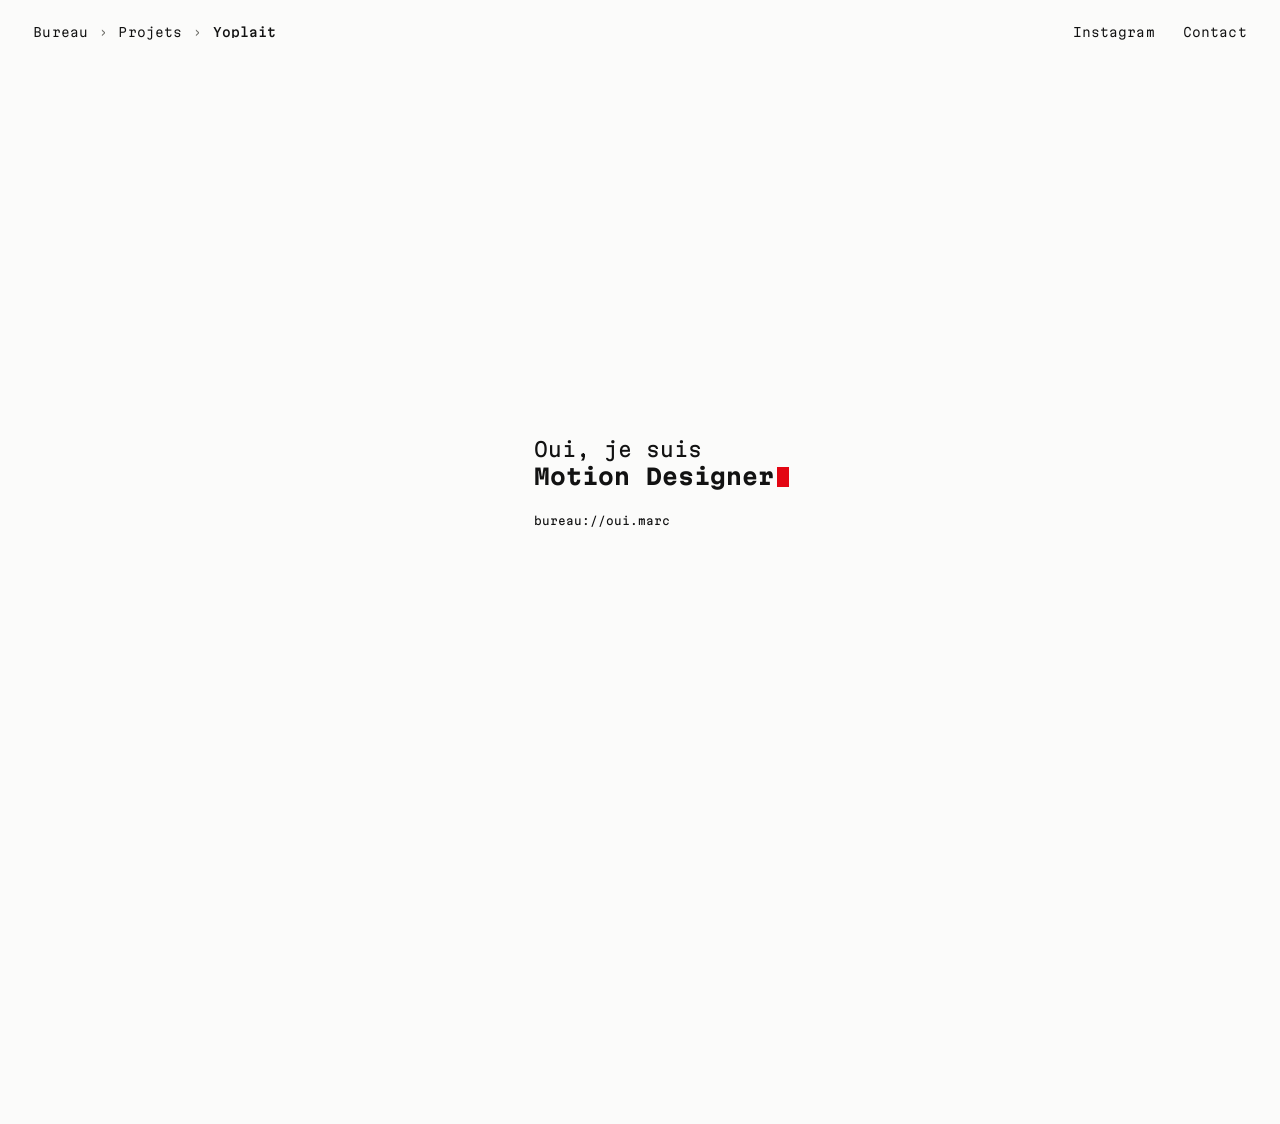
==== commit 5b942411: "Intro : phrase centrée puis glissement vers sa place Co-Authored-By: Claude Opus 5 <noreply@anthropi" ====
--- a/index.html
+++ b/index.html
@@ -352,7 +352,13 @@
 }
 
 /* ——— Boot sequence ——— */
-[data-phase="boot"] .stage { animation: stage-open 1.05s cubic-bezier(.76, 0, .24, 1) .1s both; }
+/* Intro : la phrase s'affiche d'abord au centre de l'écran, puis glisse vers sa place. */
+.hello-wrap { transition: translate .95s var(--ease); }
+[data-phase="boot"] .hello-wrap { z-index: 30; }
+[data-phase="boot"].lead-center .hello-wrap { width: max-content; max-width: 100%; }
+[data-phase="boot"].lead-center .boot { top: calc(100% + 20px); bottom: auto; white-space: pre; }
+[data-phase="boot"] .stage { opacity: 0; }
+[data-phase="boot"].lead-out .stage { opacity: 1; animation: stage-open 1.05s cubic-bezier(.76, 0, .24, 1) both; }
 @keyframes stage-open {
   0%   { clip-path: inset(50% 50% 50% 50% round 0); background: var(--ink); }
   42%  { clip-path: inset(calc(50% - 1px) 0 calc(50% - 1px) 0 round 0); background: var(--ink); }
@@ -1062,6 +1068,13 @@
     const crumbText = crumbCur.textContent; crumbCur.textContent = "";
     setTimeout(() => scramble(crumbCur, crumbText, 700), 200);
     const labels = items.map(it => { const t = it.lbl.textContent; it.lbl.textContent = ""; return t; });
+
+    /* Largeur figée sur le texte final : la phrase reste centrée pendant la frappe. */
+    const lead = $(".hello-wrap");
+    app.classList.add("lead-center");
+    role.textContent = ROLES[0];
+    const leadW = Math.ceil(lead.getBoundingClientRect().width);
+    lead.style.width = leadW + "px";
     l1.textContent = ""; role.textContent = "";
 
     let loaded = 0;
@@ -1073,8 +1086,12 @@
       return img.decode().catch(() => {}).finally(() => { loaded++; });
     });
 
+    let openStage;
+    const stageGate = new Promise(r => { openStage = r; });
+
     const reveals = (async () => {
-      await wait(950);
+      await stageGate;
+      await wait(280);
       await Promise.all(bootTiles.map(async (f, k) => {
         await wait(k * 80);
         await Promise.race([decoded[k], wait(2600)]);
@@ -1084,6 +1101,25 @@
       }));
     })();
 
+    /* 1 — la phrase arrive seule, au centre de l'écran */
+    const centerLead = () => {
+      lead.style.translate = "0 0";
+      const r = lead.getBoundingClientRect();
+      lead.style.transition = "none";
+      const vw = document.documentElement.clientWidth, vh = document.documentElement.clientHeight;
+      lead.style.translate = `${Math.round(vw / 2 - (r.left + r.width / 2))}px ${Math.round(vh / 2 - (r.top + r.height / 2))}px`;
+      lead.getBoundingClientRect();
+      lead.style.transition = "";
+    };
+    centerLead();
+    addEventListener("resize", centerLead);
+
+    app.classList.add("hello-in");
+    await typeText(l1, "Oui, je suis", 42);
+    await scramble(role, ROLES[0], 720);
+    await wait(180);
+
+    /* 2 — console de chargement sous la phrase */
     const lines = [
       "bureau://oui.marcelin",
       "› montage du volume ……… ok",
@@ -1114,15 +1150,21 @@
     await wait(260);
     bootEl.hidden = true;
 
-    app.classList.add("hello-in");
-    await typeText(l1, "Oui, je suis", 42);
+    /* 3 — la phrase glisse à sa place pendant que tout le reste apparaît */
+    removeEventListener("resize", centerLead);
+    app.classList.remove("lead-center");
+    lead.style.width = "";
+    app.classList.add("lead-out");
+    lead.style.translate = "0 0";
+    openStage();
 
     app.classList.add("wheel-in");
     items.forEach((it, k) => setTimeout(() => scramble(it.lbl, labels[k], 520), 40 + Math.abs(k - startIndex) * 45));
 
     booted = true;
     app.dataset.phase = "ready";
-    await scramble(role, ROLES[0], 720);
+    await wait(950);
+    lead.style.translate = "";
     await reveals;
     syncVideos();
     setHash(PROJECTS[active].id);
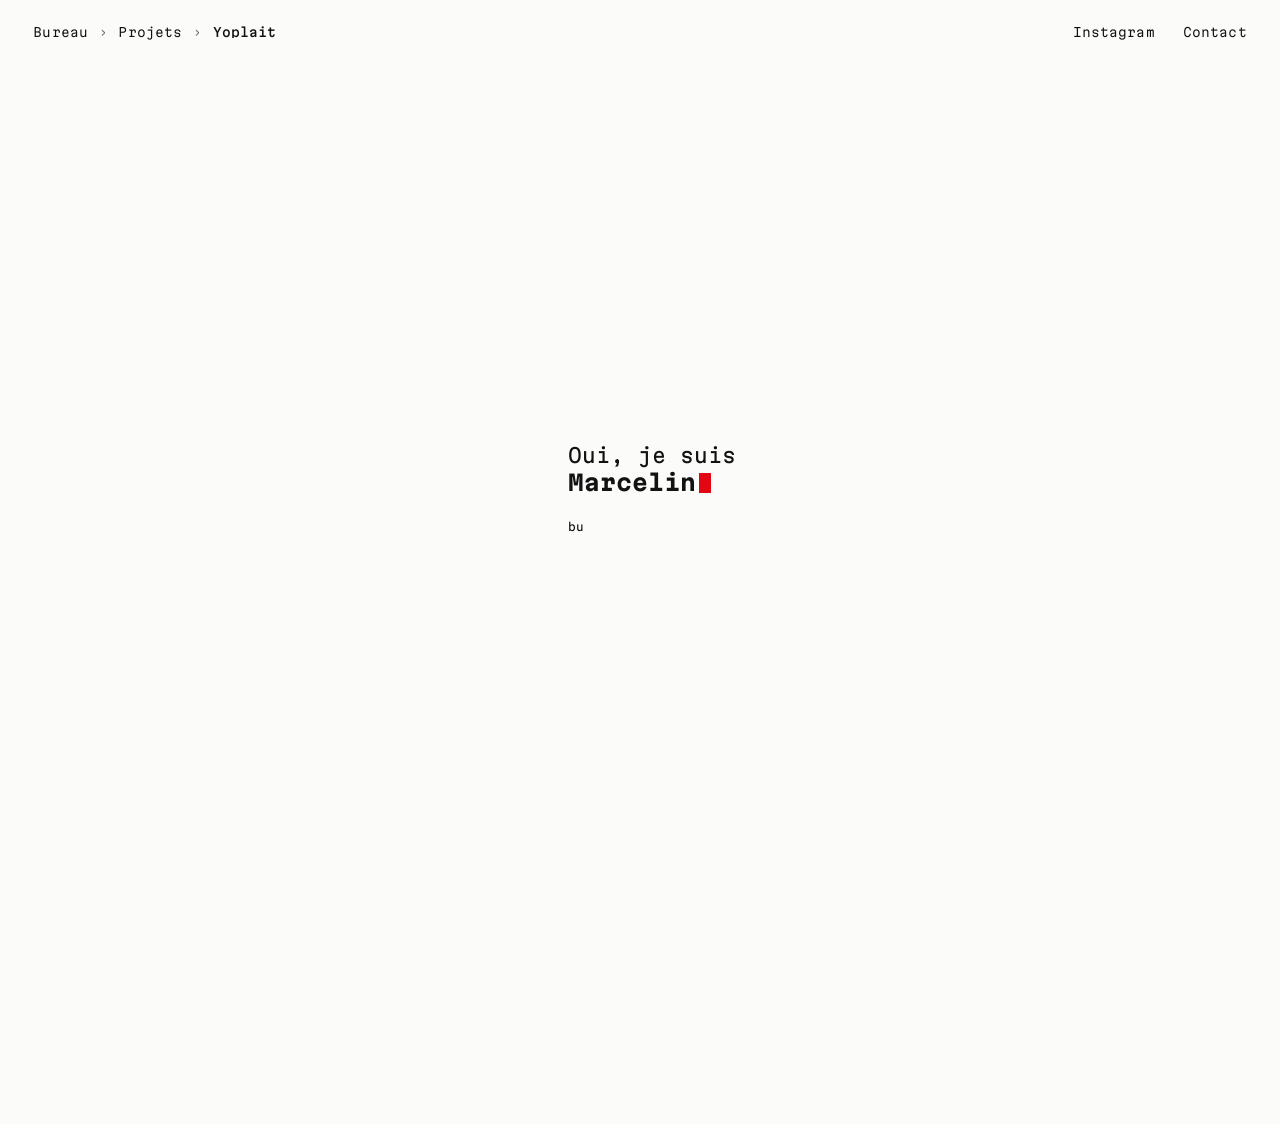
==== commit 5e8d3b49: "Intro : rôle Marcelin en tête, suppression de la bio, bloc centré verticalement Co-Authored-By: Clau" ====
--- a/index.html
+++ b/index.html
@@ -156,16 +156,6 @@
 .boot div:first-child { color: var(--ink); }
 .boot.out { opacity: 0; translate: 0 -6px; }
 
-.bio {
-  grid-row: 4;
-  margin: 0;
-  max-width: 31ch;
-  font-size: clamp(13.5px, 1.04vw, 15.5px);
-  line-height: 1.38;
-}
-.bio a { color: inherit; text-decoration: underline; text-decoration-thickness: 1px; text-underline-offset: 3px; transition: text-decoration-color .3s; }
-.bio a:hover { text-decoration-color: var(--accent); }
-
 .info {
   grid-row: 6;
   max-width: 42ch;
@@ -356,6 +346,7 @@
 .hello-wrap { transition: translate .95s var(--ease); }
 [data-phase="boot"] .hello-wrap { z-index: 30; }
 [data-phase="boot"].lead-center .hello-wrap { width: max-content; max-width: 100%; }
+[data-phase="boot"].lead-center .l1 { white-space: nowrap; }
 [data-phase="boot"].lead-center .boot { top: calc(100% + 20px); bottom: auto; white-space: pre; }
 [data-phase="boot"] .stage { opacity: 0; }
 [data-phase="boot"].lead-out .stage { opacity: 1; animation: stage-open 1.05s cubic-bezier(.76, 0, .24, 1) both; }
@@ -364,12 +355,11 @@
   42%  { clip-path: inset(calc(50% - 1px) 0 calc(50% - 1px) 0 round 0); background: var(--ink); }
   100% { clip-path: inset(0 0 0 0 round var(--r)); background: color-mix(in oklab, var(--panel) 93%, var(--accent)); }
 }
-.who, .bio, .info {
+.who, .info {
   transition: opacity .7s ease, translate .9s var(--ease), clip-path .9s var(--ease);
 }
-.bio { transition-delay: .12s; }
 .info { transition-delay: .3s; }
-[data-phase="boot"] .who, [data-phase="boot"] .bio, [data-phase="boot"] .info {
+[data-phase="boot"] .who, [data-phase="boot"] .info {
   opacity: 0; translate: 0 10px; clip-path: inset(0 0 100% 0);
 }
 [data-phase="boot"]:not(.hello-in) .caret { opacity: 0; animation: none; }
@@ -418,8 +408,6 @@
   .hello-wrap { min-height: 88px; display: flex; flex-direction: column; justify-content: flex-end; }
   .who { margin-bottom: 6px; }
   .hello { font-size: 18px; }
-  .bio { margin-top: 10px; max-width: 46ch; font-size: 13px; }
-  .bio br { display: none; }
   .info { display: none; }
   .wheel::after { display: none; }
   .wheel ol {
@@ -439,7 +427,7 @@
   .tile .pan { transform: none; }
 }
 </style>
-<noscript><style>[data-phase="boot"] .who, [data-phase="boot"] .bio { opacity: 1 !important; translate: none !important; clip-path: none !important; } [data-phase="boot"] .stage { animation: none; } .info, .wheel { visibility: hidden; }</style></noscript>
+<noscript><style>[data-phase="boot"] .who { opacity: 1 !important; translate: none !important; clip-path: none !important; } [data-phase="boot"] .stage { animation: none; } .info, .wheel { visibility: hidden; }</style></noscript>
 </head>
 <body>
 <div class="app" id="app" data-phase="boot">
@@ -467,8 +455,6 @@
         <span class="l2"><span id="role">Motion Designer</span><span class="caret" aria-hidden="true"></span></span>
       </h1>
     </div>
-
-    <p class="bio">Graphiste attaché au savoir-faire,<br> je donne forme aux idées.<br> J’accompagne des marques nées du digital<br> et des identités inspirées par la mode.</p>
 
     <aside class="info" id="info" aria-label="Projet affiché">
       <div class="info-row"><span><b id="i-idx">01</b> / <span id="i-total">15</span></span><span id="i-year"></span></div>
@@ -556,14 +542,6 @@
 
   function applySite(s) {
     if (s.nom) document.querySelector(".who").textContent = s.nom;
-    if (s.bio) {
-      const bio = document.querySelector(".bio");
-      bio.replaceChildren();
-      s.bio.split(/\n+/).forEach((line, i) => {
-        if (i) bio.append(document.createElement("br"), " ");
-        bio.append(line.trim());
-      });
-    }
   }
 
   let PROJECTS = [], ROLES = ["Motion Designer"];
@@ -1101,18 +1079,21 @@
       }));
     })();
 
-    /* 1 — la phrase arrive seule, au centre de l'écran */
-    const centerLead = () => {
+    /* 1 — la phrase arrive seule, au centre de l'écran, puis reste à mi-hauteur */
+    let parked = false, leadDy = 0;
+    const placeLead = () => {
+      lead.style.transition = "none";
       lead.style.translate = "0 0";
       const r = lead.getBoundingClientRect();
-      lead.style.transition = "none";
       const vw = document.documentElement.clientWidth, vh = document.documentElement.clientHeight;
-      lead.style.translate = `${Math.round(vw / 2 - (r.left + r.width / 2))}px ${Math.round(vh / 2 - (r.top + r.height / 2))}px`;
+      const dx = Math.round(vw / 2 - (r.left + r.width / 2));
+      leadDy = mqMobile.matches ? 0 : Math.round(vh / 2 - (r.top + r.height / 2));
+      lead.style.translate = parked ? `0 ${leadDy}px` : `${dx}px ${leadDy}px`;
       lead.getBoundingClientRect();
       lead.style.transition = "";
     };
-    centerLead();
-    addEventListener("resize", centerLead);
+    placeLead();
+    addEventListener("resize", placeLead);
 
     app.classList.add("hello-in");
     await typeText(l1, "Oui, je suis", 42);
@@ -1150,12 +1131,12 @@
     await wait(260);
     bootEl.hidden = true;
 
-    /* 3 — la phrase glisse à sa place pendant que tout le reste apparaît */
-    removeEventListener("resize", centerLead);
+    /* 3 — la phrase glisse vers la gauche, en restant à mi-hauteur */
     app.classList.remove("lead-center");
     lead.style.width = "";
     app.classList.add("lead-out");
-    lead.style.translate = "0 0";
+    parked = true;
+    lead.style.translate = `0 ${leadDy}px`;
     openStage();
 
     app.classList.add("wheel-in");
@@ -1164,7 +1145,7 @@
     booted = true;
     app.dataset.phase = "ready";
     await wait(950);
-    lead.style.translate = "";
+    placeLead();
     await reveals;
     syncVideos();
     setHash(PROJECTS[active].id);
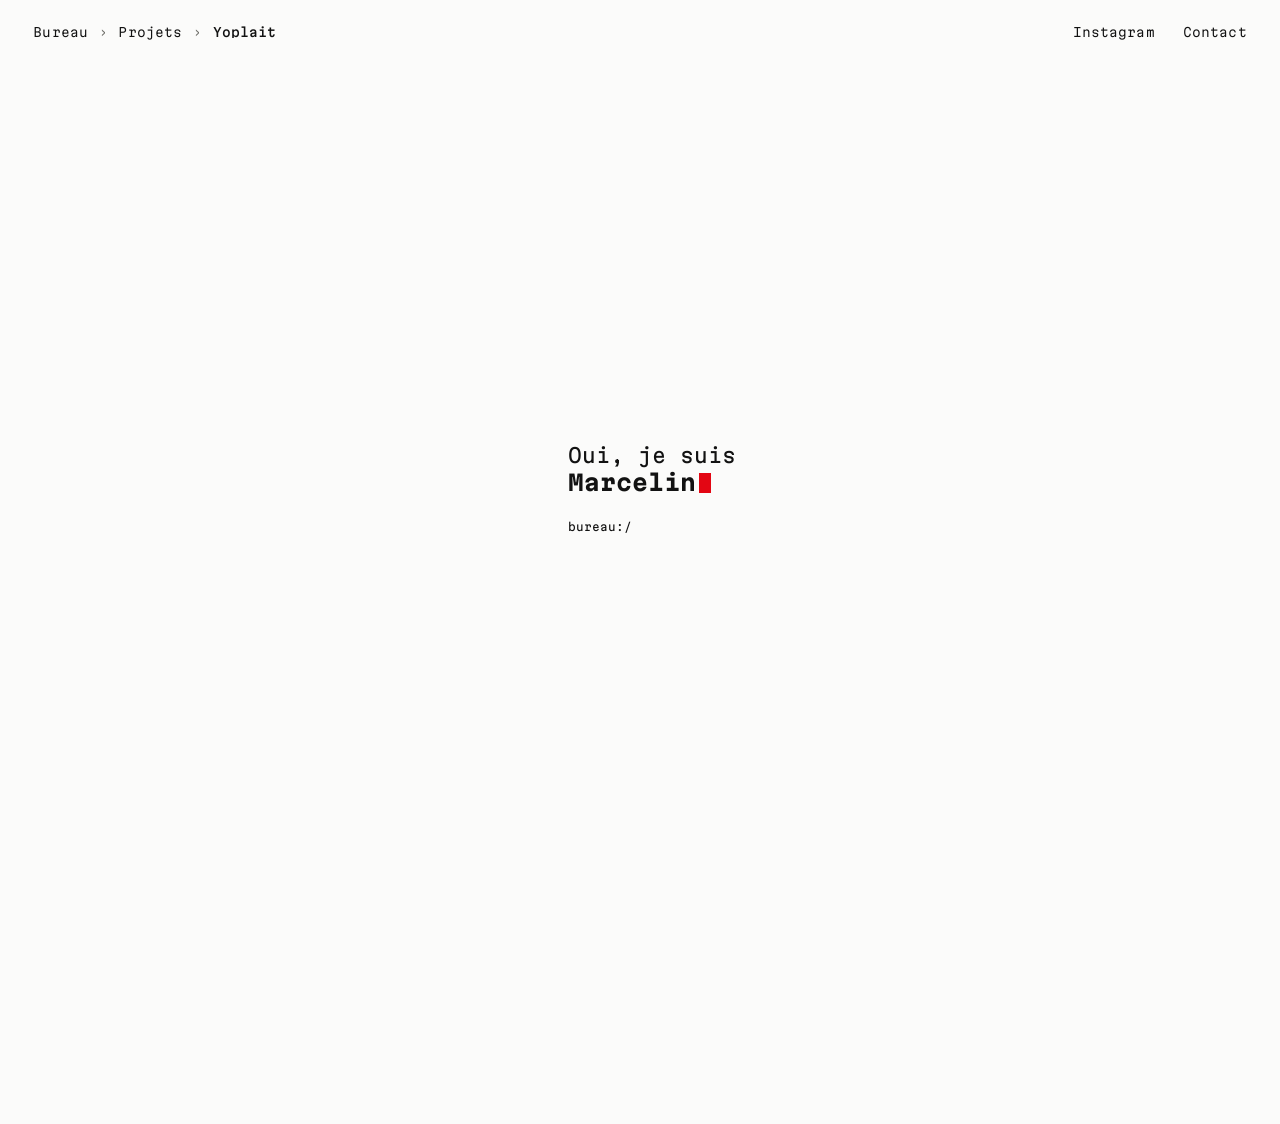
==== commit ad43318f: "Intro mobile : bloc ferre a gauche a mi-hauteur puis remontee verticale Co-Authored-By: Claude Opus " ====
--- a/index.html
+++ b/index.html
@@ -1079,16 +1079,19 @@
       }));
     })();
 
-    /* 1 — la phrase arrive seule, au centre de l'écran, puis reste à mi-hauteur */
+    /* 1 — Desktop : la phrase arrive au centre, puis glisse à gauche en restant à mi-hauteur.
+           Mobile : la phrase arrive ferrée à gauche à mi-hauteur, puis remonte sans bouger en X. */
     let parked = false, leadDy = 0;
     const placeLead = () => {
       lead.style.transition = "none";
       lead.style.translate = "0 0";
       const r = lead.getBoundingClientRect();
       const vw = document.documentElement.clientWidth, vh = document.documentElement.clientHeight;
-      const dx = Math.round(vw / 2 - (r.left + r.width / 2));
-      leadDy = mqMobile.matches ? 0 : Math.round(vh / 2 - (r.top + r.height / 2));
-      lead.style.translate = parked ? `0 ${leadDy}px` : `${dx}px ${leadDy}px`;
+      const mob = mqMobile.matches;
+      const dx = mob ? 0 : Math.round(vw / 2 - (r.left + r.width / 2));
+      const dy = Math.round(vh / 2 - (r.top + r.height / 2));
+      leadDy = mob ? 0 : dy;
+      lead.style.translate = parked ? `0 ${leadDy}px` : `${dx}px ${dy}px`;
       lead.getBoundingClientRect();
       lead.style.transition = "";
     };
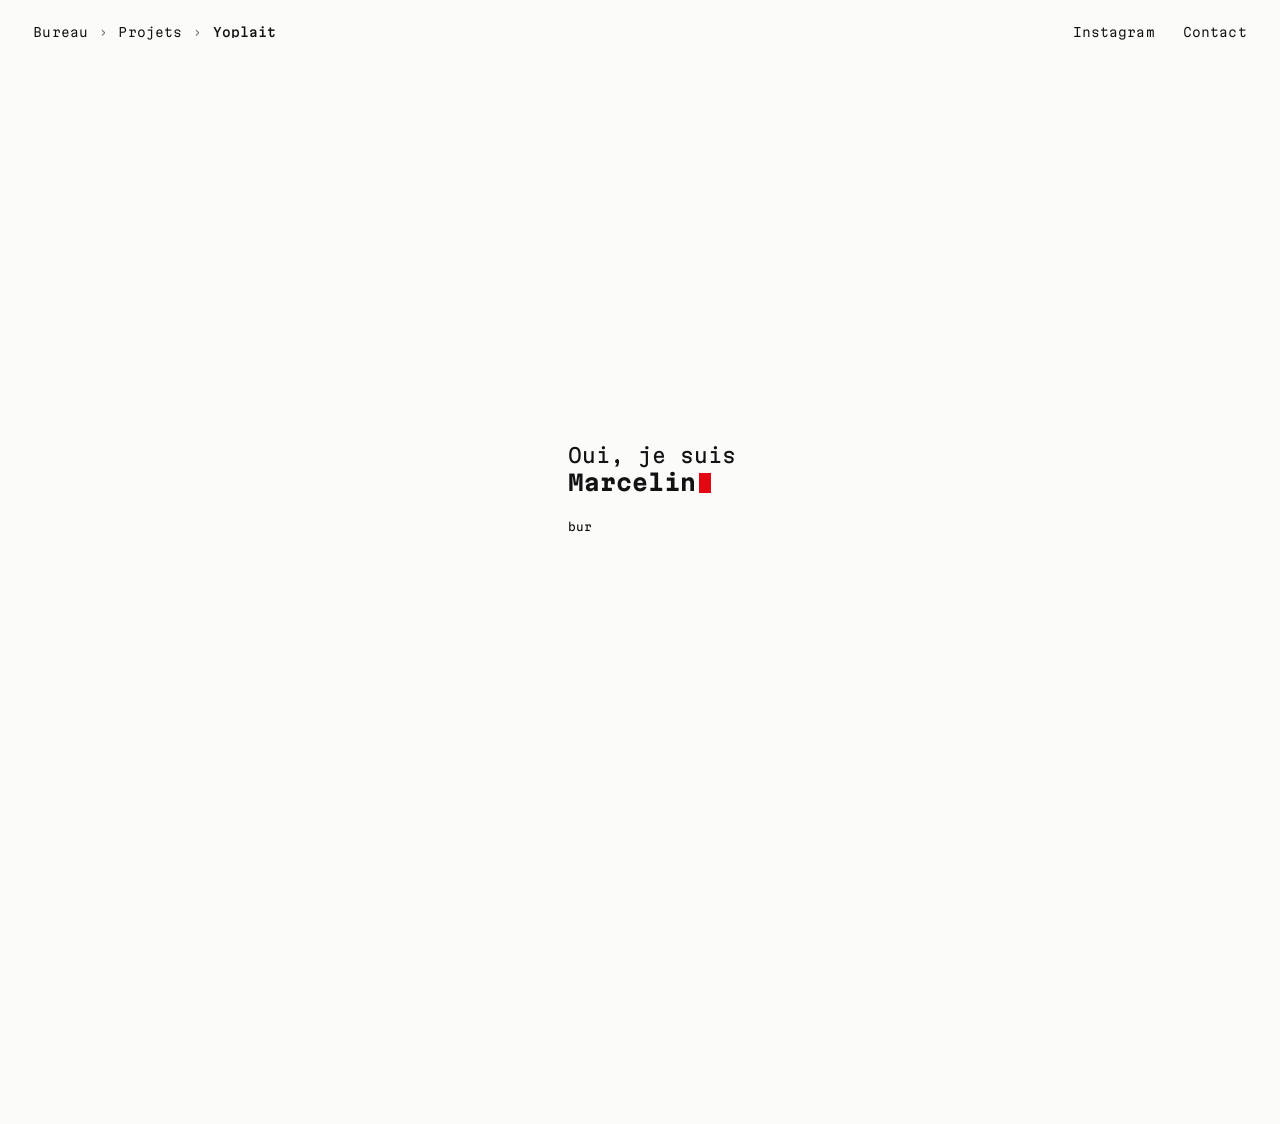
==== commit ca1a1602: "Projets : defilement horizontal plein cadre, defilement vertical dans chaque projet Co-Authored-By: " ====
--- a/index.html
+++ b/index.html
@@ -221,7 +221,6 @@
 /* ——— Stage ——— */
 .stage {
   --pad: clamp(14px, 1.9vw, 28px);
-  --peek: 58px;
   --sheet-gap: clamp(18px, 2vw, 28px);
   --tile-gap: clamp(8px, .9vw, 14px);
   position: relative;
@@ -234,14 +233,26 @@
 }
 .track {
   position: absolute;
-  top: var(--pad); left: var(--pad); right: var(--pad);
-  display: flex; flex-direction: column; gap: var(--sheet-gap);
+  top: var(--pad); left: var(--pad); bottom: var(--pad);
+  display: flex; flex-direction: row; align-items: stretch; gap: var(--sheet-gap);
   will-change: transform;
 }
-.sheet { flex: none; height: var(--sheet-h, 600px); display: grid; gap: var(--tile-gap); }
+.sheet {
+  flex: none;
+  width: var(--sheet-w, 600px);
+  height: 100%;
+  display: grid; gap: var(--tile-gap);
+  align-content: start;
+  overflow-y: auto; overflow-x: hidden;
+  overscroll-behavior: contain;
+  scrollbar-width: none;
+}
+.sheet::-webkit-scrollbar { width: 0; height: 0; }
 .end {
-  height: var(--peek);
-  display: flex; align-items: flex-start; justify-content: center;
+  flex: none;
+  width: var(--sheet-w, 600px);
+  height: 100%;
+  display: flex; align-items: center; justify-content: center;
   font: 400 11px/1 var(--mono); color: var(--muted);
 }
 .end a { color: inherit; }
@@ -254,7 +265,7 @@
   border-radius: 3px;
   background: var(--tile);
   cursor: zoom-in;
-  container-type: size;
+  container-type: inline-size;
   outline: none;
 }
 .tile[data-state="wait"] {
@@ -263,18 +274,15 @@
     linear-gradient(to top left, transparent calc(50% - .6px), var(--line) 50%, transparent calc(50% + .6px)),
     var(--tile);
 }
-.tile .pan {
-  position: absolute; inset: 0;
-  transform: translate3d(0, calc(var(--d, 0) * -5%), 0) scale(1.1);
-}
-.tile.contain .pan { transform: none; }
+.tile .pan { position: relative; display: block; }
+.tile[data-state="wait"] { min-height: 140px; }
 .tile .m {
-  display: block; width: 100%; height: 100%;
-  object-fit: cover;
+  display: block; width: 100%; height: auto;
+  object-fit: contain;
   opacity: 0;
   transition: opacity .5s, transform .9s var(--ease);
 }
-.tile.contain .m { position: absolute; top: 6%; left: 6%; width: 88%; height: 88%; object-fit: contain; }
+.tile.contain .pan { padding: 6%; }
 .tile[data-state="on"] .m { opacity: 1; }
 .tile:hover .m { transform: scale(1.035); }
 .tile .px { position: absolute; inset: 0; width: 100%; height: 100%; transition: opacity .4s; }
@@ -316,6 +324,7 @@
 
 .tile.note {
   cursor: default;
+  min-height: clamp(150px, 42cqw, 300px);
   background: var(--a);
   color: var(--on-a);
   padding: clamp(12px, 6cqmin, 22px);
@@ -327,18 +336,6 @@
   font: 500 clamp(14px, 5.4cqw, 26px)/1.12 var(--sans);
   letter-spacing: -.01em;
   text-wrap: balance;
-}
-
-.rail {
-  position: absolute; z-index: 4;
-  right: calc(var(--pad) / 2 - 1px); top: var(--pad); bottom: var(--pad);
-  width: 1px;
-  background: color-mix(in oklab, var(--ink) 12%, transparent);
-}
-.rail i {
-  position: absolute; left: -1px; width: 3px; height: 28px; border-radius: 2px;
-  background: var(--ink);
-  top: calc(var(--p, 0) * (100% - 28px));
 }
 
 /* ——— Boot sequence ——— */
@@ -419,7 +416,6 @@
   .wi { width: 100%; height: 56px; flex-direction: column-reverse; justify-content: center; gap: 7px; }
   .wi .lbl { transform-origin: 50% 50%; }
   .wi .dot, .wi .dot i { width: 14px; height: 14px; }
-  .stage { --peek: 40px; }
 }
 
 @media (prefers-reduced-motion: reduce) {
@@ -470,7 +466,6 @@
 
   <main class="stage" id="stage">
     <div class="track" id="track"></div>
-    <div class="rail" aria-hidden="true"><i id="rail-tick"></i></div>
   </main>
 </div>
 
@@ -616,7 +611,7 @@
   /* ———————————————— Construction ———————————————— */
   const root = document.documentElement;
   const app = $("#app"), stage = $("#stage"), track = $("#track"), list = $("#wheel-list");
-  const crumbCur = $("#crumb-cur"), railTick = $("#rail-tick");
+  const crumbCur = $("#crumb-cur");
   const iIdx = $("#i-idx"), iYear = $("#i-year"), iKind = $("#i-kind"), iText = $("#i-text"), iTools = $("#i-tools"), info = $("#info");
   $("#i-total").textContent = pad(N);
 
@@ -635,6 +630,22 @@
     li.append(btn); list.append(li);
     return { li, btn, lbl, dot: btn.querySelector(".dot i") };
   });
+
+  /* Les lignes auto d'une grille CSS ne tiennent pas compte du ratio d'un média en largeur 100 % :
+     la hauteur de chaque tuile est donc calculée à partir de sa largeur réelle. */
+  const ratioTiles = new Set();
+  function sizeTile(f) {
+    const r = parseFloat(f.dataset.ar);
+    const w = f.clientWidth;
+    if (r > 0 && w > 0) f.style.height = `${Math.round(w / r)}px`;
+  }
+  function setRatio(f, w, h) {
+    if (!w || !h) return;
+    f.dataset.ar = w / h;
+    ratioTiles.add(f);
+    sizeTile(f);
+  }
+  function sizeTiles() { ratioTiles.forEach(sizeTile); }
 
   function makeTile(p, m, i, j) {
     const f = document.createElement("figure");
@@ -681,7 +692,10 @@
         if (!media.muted) media.play().catch(() => {});
       });
       media.addEventListener("timeupdate", () => { tc.textContent = `▶ ${fmt(media.currentTime)} / ${fmt(media.duration)}`; });
-      media.addEventListener("loadedmetadata", () => { tag.textContent = `${name} · ${media.videoWidth}×${media.videoHeight}`; });
+      media.addEventListener("loadedmetadata", () => {
+        tag.textContent = `${name} · ${media.videoWidth}×${media.videoHeight}`;
+        setRatio(f, media.videoWidth, media.videoHeight);
+      });
       f.append(tc, snd);
       if (!f._boot) f.dataset.state = "on";
     } else {
@@ -691,6 +705,7 @@
       media.loading = Math.abs(i - startIndex) <= 2 ? "eager" : "lazy";
       const on = () => {
         tag.textContent = `${name} · ${media.naturalWidth}×${media.naturalHeight}`;
+        setRatio(f, media.naturalWidth, media.naturalHeight);
         if (!f._boot) f.dataset.state = "on";
       };
       media.addEventListener("load", on, { once: true });
@@ -711,13 +726,27 @@
     s.setAttribute("aria-label", p.title);
     s.style.gridTemplateAreas = p.grid.map(r => `"${r}"`).join(" ");
     s.style.gridTemplateColumns = p.cols || `repeat(${p.grid[0].split(" ").length}, minmax(0, 1fr))`;
-    s.style.gridTemplateRows = p.rows || `repeat(${p.grid.length}, minmax(0, 1fr))`;
+    s.style.gridAutoRows = "auto";
     s.style.setProperty("--a", p.accent);
     s.style.setProperty("--on-a", onAccent(p.accent));
     p.media.forEach((m, j) => s.append(makeTile(p, m, i, j)));
     track.append(s);
     return s;
   });
+  /* TEMPORAIRE — panneaux blancs de test : ajouter ?test à l'URL pour les afficher. */
+  if (new URLSearchParams(location.search).has("test")) {
+    const i = PROJECTS.findIndex(p => p.id === "yoplait");
+    if (i >= 0) {
+      for (let k = 1; k <= 5; k++) {
+        const f = document.createElement("figure");
+        f.className = "tile note";
+        f.style.cssText = "grid-column: 1 / -1; height: 300px; min-height: 300px; background: #fff; color: #121212; display: grid; place-items: center; font: 500 28px/1 var(--mono);";
+        f.textContent = `TEST ${k}`;
+        sheets[i].append(f);
+      }
+    }
+  }
+
   const end = document.createElement("div");
   end.className = "end";
   end.innerHTML = `<span>Fin du bureau — <a href="https://ig.me/m/oui.marcelin" target="_blank" rel="noopener">écrire à @oui.marcelin</a></span>`;
@@ -725,26 +754,22 @@
 
   /* ———————————————— Moteur de défilement ———————————————— */
   let pos = startIndex, target = startIndex, active = -1;
-  let sheetH = 600, sheetGap = 24, gStart = null, idleTimer = 0, dragging = false;
+  let sheetW = 600, sheetGap = 24, gStart = null, idleTimer = 0, dragging = false;
   let raf = 0, last = 0, booted = false, lbState = null;
 
   function measure() {
-    const cs = getComputedStyle(stage);
-    const padPx = parseFloat(cs.getPropertyValue("--pad")) || 24;
-    const peek = parseFloat(cs.getPropertyValue("--peek")) || 58;
-    sheetGap = parseFloat(getComputedStyle(track).rowGap) || 24;
-    sheetH = Math.max(160, stage.clientHeight - padPx * 2 - peek);
-    track.style.setProperty("--sheet-h", `${sheetH}px`);
+    const ts = getComputedStyle(track);
+    const padPx = parseFloat(ts.left) || 24;  /* --pad non résolu via getPropertyValue : on lit la position de la piste */
+    sheetGap = parseFloat(ts.columnGap) || 24;
+    sheetW = Math.max(200, stage.clientWidth - padPx * 2);
+    track.style.setProperty("--sheet-w", `${sheetW}px`);
+    sizeTiles();
     render();
   }
 
   function render() {
     const horiz = mqMobile.matches;
-    track.style.transform = `translate3d(0, ${(-pos * (sheetH + sheetGap)).toFixed(2)}px, 0)`;
-    for (let i = 0; i < N; i++) {
-      const d = i - pos;
-      if (Math.abs(d) < 2.2) sheets[i].style.setProperty("--d", d.toFixed(4));
-    }
+    track.style.transform = `translate3d(${(-pos * (sheetW + sheetGap)).toFixed(2)}px, 0, 0)`;
     for (let i = 0; i < N; i++) {
       const it = items[i];
       const d = i - pos, ad = Math.abs(d), t = Math.max(0, 1 - ad);
@@ -762,7 +787,6 @@
       it.lbl.style.transform = `scale(${(1 + .24 * t).toFixed(3)})`;
       it.dot.style.transform = `scale(${((6 + 26 * t) / 32).toFixed(3)})`;
     }
-    railTick.style.setProperty("--p", (N > 1 ? clamp(pos, 0, N - 1) / (N - 1) : 0).toFixed(4));
     setActive(clamp(Math.round(pos), 0, N - 1));
   }
 
@@ -855,8 +879,13 @@
   /* ——— Entrées : molette, clavier, tactile ——— */
   addEventListener("wheel", e => {
     if (lbState || e.ctrlKey) return;
+    /* Dans la zone projet : le défilement vertical parcourt le projet, l'horizontal change de projet.
+       Hors zone projet : tout défilement change de projet. */
+    const sheet = e.target.closest?.(".sheet");
+    const scrollable = !!sheet && sheet.scrollHeight - sheet.clientHeight > 2;
+    if (scrollable && Math.abs(e.deltaY) > Math.abs(e.deltaX)) return;
     e.preventDefault();
-    let d = Math.abs(e.deltaY) >= Math.abs(e.deltaX) ? e.deltaY : e.deltaX;
+    let d = scrollable ? e.deltaX : (Math.abs(e.deltaY) >= Math.abs(e.deltaX) ? e.deltaY : e.deltaX);
     if (e.deltaMode === 1) d *= 40; else if (e.deltaMode === 2) d *= 800;
     if (gStart === null) gStart = Math.round(target);
     target = clamp(target + d / 240, -.35, N - 1 + .35);
@@ -884,7 +913,12 @@
   app.addEventListener("touchstart", e => {
     if (lbState || e.touches.length > 1) return;
     const t = e.touches[0];
-    touch = { x: t.clientX, y: t.clientY, start: target, axis: null, onWheel: !!e.target.closest(".wheel") };
+    const sheet = e.target.closest(".sheet");
+    touch = {
+      x: t.clientX, y: t.clientY, start: target, axis: null,
+      inStage: !!e.target.closest("#stage"),
+      scrollable: !!sheet && sheet.scrollHeight - sheet.clientHeight > 2
+    };
   }, { passive: true });
   app.addEventListener("touchmove", e => {
     if (!touch) return;
@@ -892,12 +926,14 @@
     const dx = t.clientX - touch.x, dy = t.clientY - touch.y;
     if (!touch.axis) {
       if (Math.hypot(dx, dy) < 8) return;
-      touch.axis = touch.onWheel && mqMobile.matches ? "x" : "y";
+      /* Dans la zone projet : le geste vertical est laissé au défilement du projet. */
+      if (touch.scrollable && Math.abs(dy) > Math.abs(dx)) { touch = null; return; }
+      touch.axis = "x";
       gStart = Math.round(touch.start);
       dragging = true;
     }
     e.preventDefault();
-    const delta = touch.axis === "x" ? -dx / 150 : -dy / (sheetH + sheetGap);
+    const delta = Math.abs(dx) >= Math.abs(dy) ? -dx / (touch.inStage ? sheetW * .75 : 150) : -dy / 150;
     target = clamp(touch.start + delta, -.35, N - 1 + .35);
     kick();
   }, { passive: false });
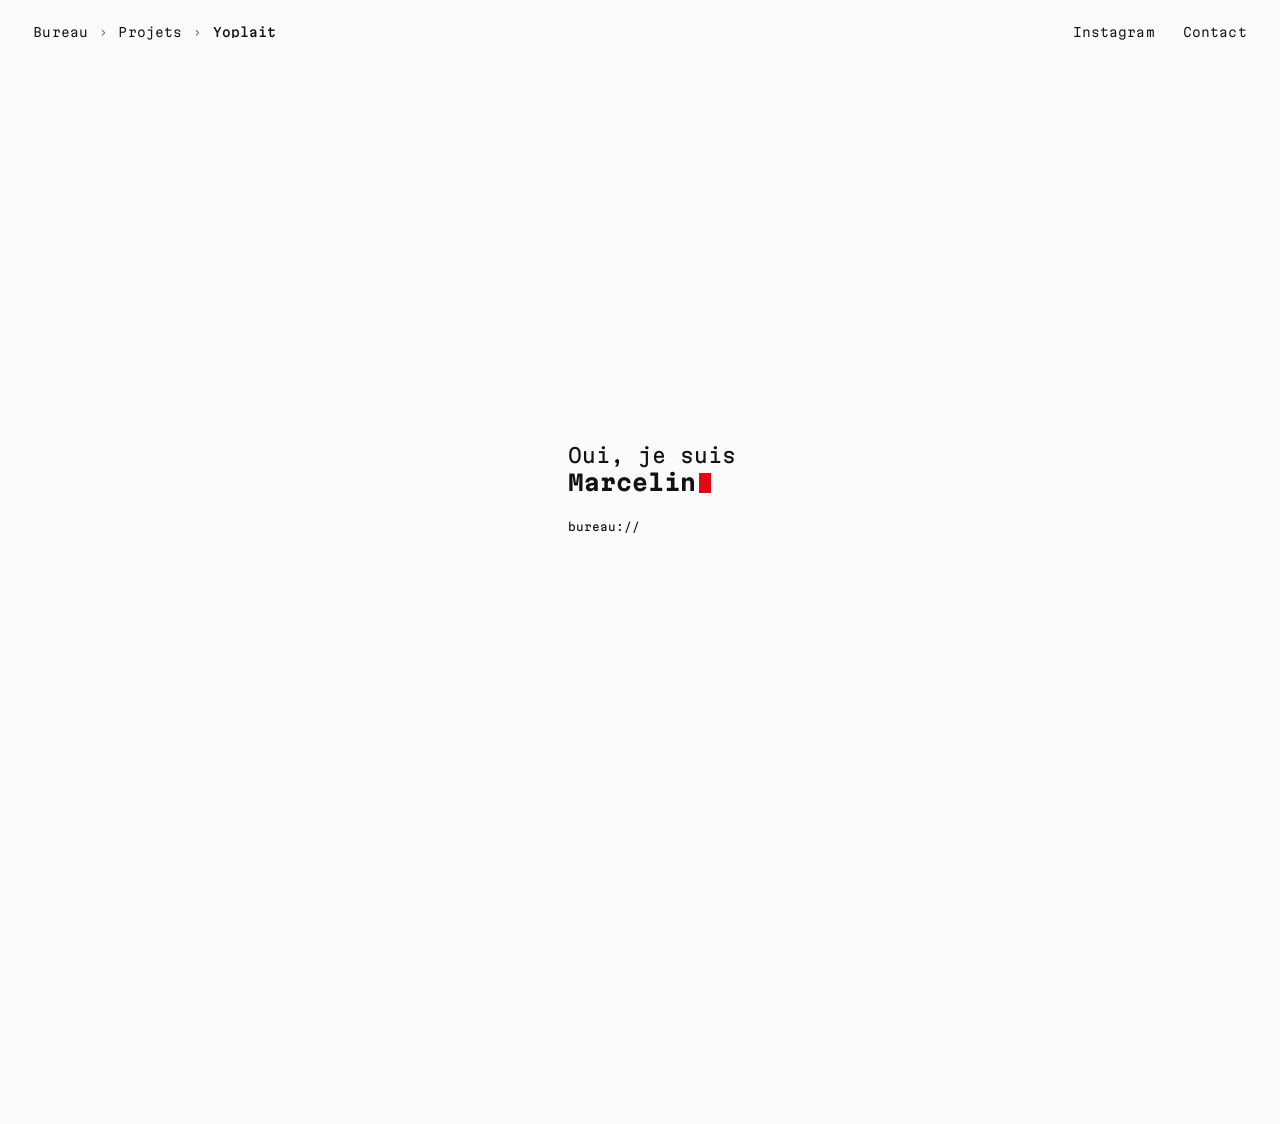
==== commit 7d8c550c: "Projets : molette laterale sans effet dans la zone projet" ====
--- a/index.html
+++ b/index.html
@@ -485,9 +485,12 @@
 (async () => {
   /* ———————————————— Contenu ———————————————— */
   const LETTERS = "abcdefghijklmnop";
-  const PRESETS = {
-    1: ["a"], 2: ["a", "b"], 3: ["a b", "a c"], 4: ["a a a", "b c d"],
-    5: ["a a b b c c", "d d d e e e"], 6: ["a a b b c c", "d d e e f f"]
+  /* Rythme vertical : une image pleine largeur, puis une paire, et ainsi de suite. */
+  const stackGrid = n => {
+    const q = LETTERS.slice(0, Math.max(1, n)).split("");
+    const rows = [];
+    while (q.length) rows.push(q.shift());  /* un média par ligne, pleine largeur */
+    return rows;
   };
   const onNetlify = !/^(localhost|127\.0\.0\.1|\[::1\])?$/.test(location.hostname);
   const imgUrl = (path, w) => onNetlify && /\.(jpe?g|png|webp|avif)$/i.test(path)
@@ -499,17 +502,10 @@
     if (adv.grille) return { grid: adv.grille.split("|").map(s => s.trim()), cols: adv.colonnes, rows: adv.lignes };
     const letters = LETTERS.slice(0, Math.max(1, n)).split("");
     const rest = letters.slice(1);
-    if (p.mise_en_page === "grand-haut" && n > 1) return { grid: [rest.map(() => "a").join(" "), rest.join(" ")], rows: "1.1fr 1fr" };
+    if (p.mise_en_page === "grand-haut" && n > 1) return { grid: stackGrid(n) };
     if (p.mise_en_page === "grand-gauche" && n > 1) return { grid: rest.map(r => `a ${r}`), cols: "1.1fr 1fr" };
     if (p.mise_en_page === "colonnes") return { grid: [letters.join(" ")] };
-    if (n <= 6) return { grid: PRESETS[Math.max(1, n)] };
-    const rows = [];
-    for (let i = 0; i < n; i += 3) {
-      const chunk = letters.slice(i, i + 3);
-      while (chunk.length < 3) chunk.push(chunk[chunk.length - 1]);
-      rows.push(chunk.join(" "));
-    }
-    return { grid: rows };
+    return { grid: stackGrid(n) };
   }
 
   function normalize(raw) {
@@ -879,13 +875,14 @@
   /* ——— Entrées : molette, clavier, tactile ——— */
   addEventListener("wheel", e => {
     if (lbState || e.ctrlKey) return;
-    /* Dans la zone projet : le défilement vertical parcourt le projet, l'horizontal change de projet.
+    /* Dans la zone projet : seul le défilement vertical agit, il parcourt le projet.
        Hors zone projet : tout défilement change de projet. */
-    const sheet = e.target.closest?.(".sheet");
-    const scrollable = !!sheet && sheet.scrollHeight - sheet.clientHeight > 2;
-    if (scrollable && Math.abs(e.deltaY) > Math.abs(e.deltaX)) return;
+    if (e.target.closest?.("#stage")) {
+      if (Math.abs(e.deltaX) > Math.abs(e.deltaY)) e.preventDefault();  /* pas de changement de projet sur les côtés */
+      return;
+    }
     e.preventDefault();
-    let d = scrollable ? e.deltaX : (Math.abs(e.deltaY) >= Math.abs(e.deltaX) ? e.deltaY : e.deltaX);
+    let d = Math.abs(e.deltaY) >= Math.abs(e.deltaX) ? e.deltaY : e.deltaX;
     if (e.deltaMode === 1) d *= 40; else if (e.deltaMode === 2) d *= 800;
     if (gStart === null) gStart = Math.round(target);
     target = clamp(target + d / 240, -.35, N - 1 + .35);
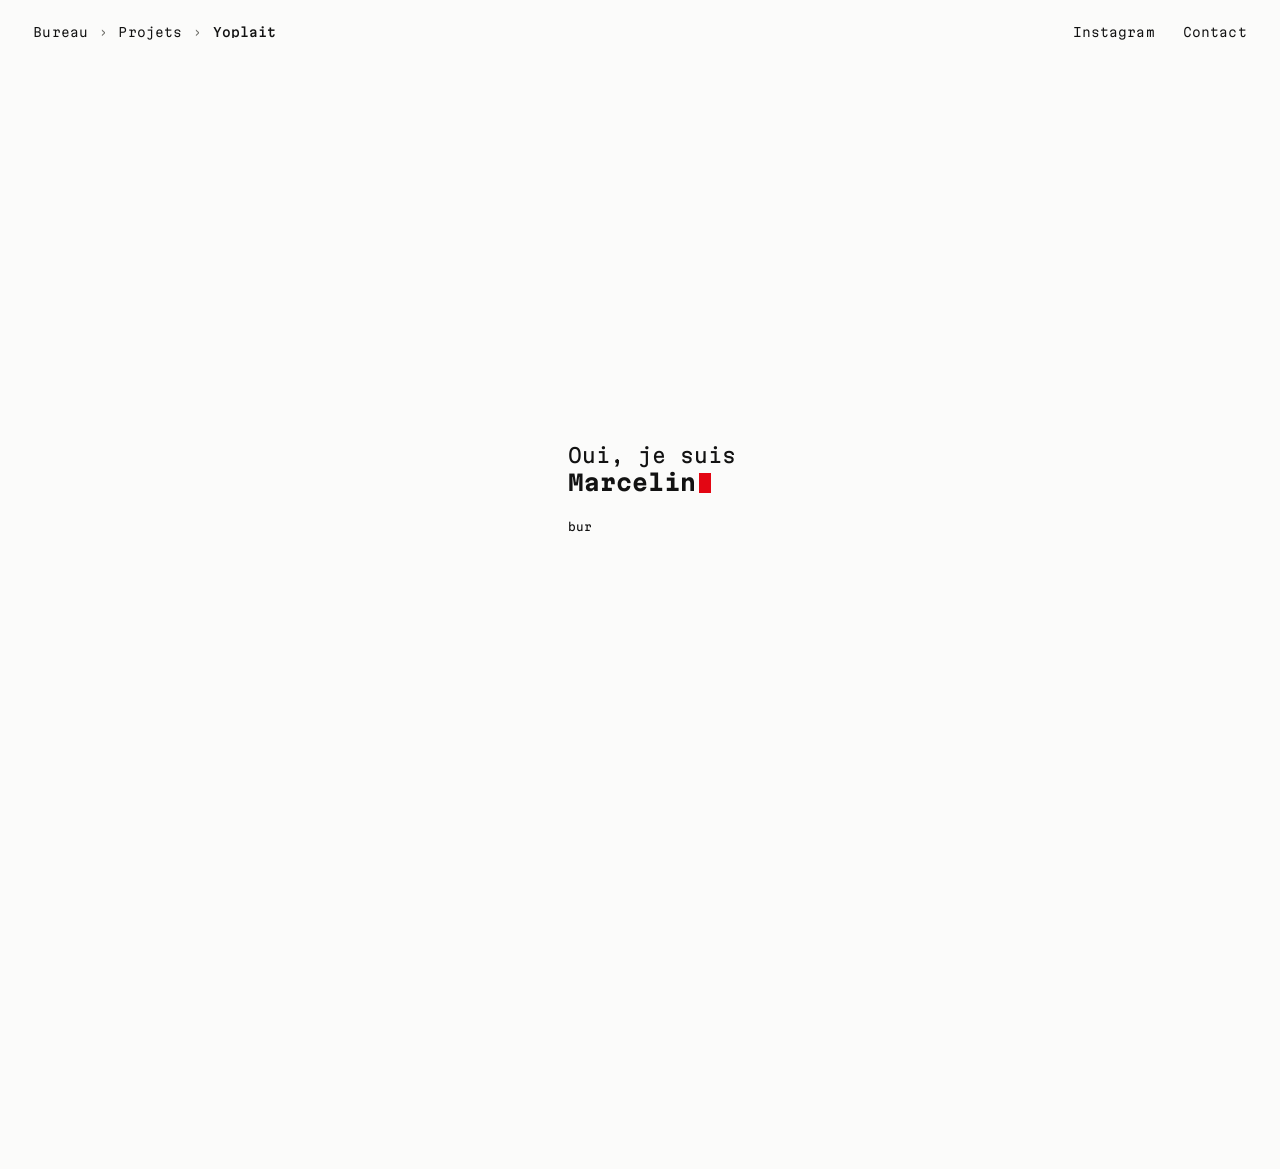
==== commit 71101156: "Outils : icônes des logiciels sur le site, liste /admin alignée sur le CRM Co-Authored-By: Claude Op" ====
--- a/index.html
+++ b/index.html
@@ -181,6 +181,8 @@
   border: 1px solid var(--ink); border-radius: 5px;
   font: 600 9.5px/1 var(--mono);
 }
+.tools li.tool-icon { width: 22px; padding: 0; border: 0; color: var(--ink); }
+.tools li.tool-icon svg { width: 22px; height: 22px; display: block; }
 .info .kind, .info .desc, .tools { transition: opacity .18s, translate .3s var(--ease); }
 .info.swap .kind, .info.swap .desc, .info.swap .tools { opacity: 0; translate: 0 4px; }
 
@@ -562,6 +564,22 @@
   const setHash = id => { try { history.replaceState(null, "", `#${id}`); } catch (e) {} };
   const fmt = s => isFinite(s) ? `${pad(Math.floor(s / 60))}:${pad(Math.floor(s % 60))}` : "--:--";
   const GLYPHS = "░▒▓<>/\\|=+*#_01";
+  /* Icônes des logiciels (valeur dans projets.json → [nom complet, svg]). Carré = couleur du texte, glyphe = couleur du fond. */
+  const TOOL_ICONS = {
+    "Ps": ["Photoshop", '<svg xmlns="http://www.w3.org/2000/svg" fill="currentColor" aria-hidden="true" viewBox="2175.64 0 256.42 250"><path d="M2221.05,0h165.6c25.1,0,45.4,20.3,45.4,45.41v159.19c0,25.11-20.3,45.41-45.4,45.41h-165.6c-25.11,0-45.41-20.3-45.41-45.41V45.41c0-25.11,20.3-45.41,45.41-45.41Z"/><g style="fill:var(--ground)"><path d="M2385.88,175.54c-12.5,7.32-28.86,7.11-42.99,4.18-5.42-1.12-10.28-2.93-15.35-5.57l.17-27.49c8.87,5.39,18.35,8.87,28.65,9.91,5.24.53,11.44-.18,11.98-4.16.25-1.9-.7-4-2.67-4.71l-10.52-3.83c-5.71-2.08-11.36-3.82-16.45-6.94-7.86-4.81-11.98-12.53-11.92-21.67.14-20.85,18.86-29.69,38.26-29.63,9.64-.05,18.75,1.11,27.97,4.9l-.15,26.34c-8-4.25-16.46-6.36-25.4-7.12-4.64,0-9.030.65-9.23,4.33-.08,1.52,1.03,3.33,2.7,3.89l12.2,4.12c13.79,4.66,25.82,9.65,26.81,26.36.66,11.18-4.29,21.38-14.06,27.11Z"/><path d="M2319.64,92.5c-2.6-11.88-10.56-20.96-21.61-25.96-8.24-3.55-16.85-5.51-26.09-5.53l-50.36-.12v119.09h33.03v-33.43h18.82c9.95-.51,19.33-2.63,28.06-7.78,16.48-9.75,22.1-28.24,18.15-46.28ZM2286.36,104.96c-.38,9.25-7.58,13.33-16.27,13.34l-15.49.02v-29.18l16.92.08c3.94.01,7.7,1.47,10.64,3.79,3.18,3.15,4.4,7.19,4.2,11.94Z"/></g></svg>'],
+    "Ai": ["Illustrator", '<svg xmlns="http://www.w3.org/2000/svg" fill="currentColor" aria-hidden="true" viewBox="1745.64 0 250 250"><path d="M1952.9,0h-164.52c-23.6,0-42.74,19.14-42.74,42.74v164.52c0,23.61,19.14,42.74,42.74,42.74h164.52c23.61,0,42.74-19.13,42.74-42.74V42.74c0-23.6-19.13-42.74-42.74-42.74Z"/><g style="fill:var(--ground)"><path d="M1867.75,66.15h-37.41l-42.97,115.62h33.48l5.58-17.27h42.98l5.58,17.27h34.5l-41.73-115.62h-.01ZM1847.91,135.65h-12.17l12.17-37.69,12.17,37.69h-12.17Z"/><path d="M1944.74,90.74h-30.98v91.03h30.98v-91.03Z"/><path d="M1945.76,74.28c.09,8.49-6.78,14.49-16.5,14.41-9.73.08-16.59-5.92-16.5-14.41-.09-8.49,6.78-14.49,16.5-14.41,9.73-.08,16.59,5.92,16.5,14.41Z"/></g></svg>'],
+    "Id": ["InDesign", '<svg xmlns="http://www.w3.org/2000/svg" fill="currentColor" aria-hidden="true" viewBox="872.82 0 256.42 250"><path d="M918.23,0h165.59c25.11,0,45.41,20.3,45.41,45.41v159.19c0,25.11-20.3,45.41-45.41,45.41h-165.59c-25.11,0-45.41-20.3-45.41-45.41V45.41c0-25.11,20.3-45.41,45.41-45.41Z"/><g style="fill:var(--ground)"><path d="M1040.87,50.21v31.17c-12.94-1.86-25.44-.08-36.78,5.85-11.9,6.31-20.27,16.82-23.7,29.92-5.87,22.43.49,47.66,22.03,59.23,9.38,5.1,19.09,7.23,29.63,7.37,14.59.18,29.02-2.24,42.67-8.08l.02-125.44-33.87-.02ZM1040.86,155.85l-8.11.67c-9.06.75-16.57-4.76-19.18-13.25-2.28-7.42-2.34-15.25.15-22.64,3.99-11.79,15.18-14.76,27.14-11.5v46.72Z"/><path d="M966.46,54.24h-35.95v127.88h35.95V54.24Z"/></g></svg>'],
+    "Blender": ["Blender", '<svg xmlns="http://www.w3.org/2000/svg" fill="currentColor" aria-hidden="true" viewBox="0 0 256.42 250"><path d="M45.41,0h165.6c25.11,0,45.41,20.3,45.41,45.41v159.19c0,25.11-20.3,45.41-45.41,45.41H45.41c-25.11,0-45.41-20.3-45.41-45.41V45.41C0,20.3,20.3,0,45.41,0Z"/><path d="M108.38,129.76c.68-12.08,6.59-22.73,15.52-30.28,8.75-7.41,20.540-11.94,33.39-11.94s24.63,4.53,33.39,11.94c8.92,7.55,14.84,18.19,15.52,30.26.68,12.42-4.31,23.95-13.07,32.5-8.93,8.7-21.62,14.15-35.84,14.15s-26.94-5.46-35.86-14.15c-8.76-8.55-13.74-20.09-13.06-32.49Z"/><path style="fill:var(--ground)" d="M124.69,130.85c.35-6.2,3.38-11.66,7.97-15.53,4.49-3.8,10.54-6.13,17.13-6.13s12.64,2.32,17.13,6.13c4.58,3.87,7.61,9.33,7.96,15.53.35,6.37-2.21,12.29-6.71,16.68-4.58,4.46-11.1,7.26-18.39,7.26s-13.82-2.8-18.4-7.26c-4.49-4.39-7.05-10.3-6.7-16.67Z"/><path style="fill:var(--ground)" d="M84.72,143.41c.04,2.43.82,7.14,1.98,10.82,2.44,7.79,6.58,15,12.34,21.36,5.91,6.53,13.18,11.78,21.59,15.5,8.83,3.91,18.4,5.9,28.35,5.89,9.93-.01,19.5-2.05,28.33-5.99,8.4-3.76,15.67-9.03,21.57-15.56,5.76-6.38,9.89-13.6,12.33-21.4,1.23-3.94,2.01-7.93,2.32-11.95.3-3.95.18-7.91-.38-11.86-1.1-7.71-3.76-14.94-7.87-21.530-3.75-6.06-8.59-11.36-14.35-15.82h.01s-58.07-44.6-58.07-44.6c-.05-.04-.1-.08-.15-.12-3.81-2.92-10.22-2.91-14.41.02-4.24,2.96-4.72,7.87-.95,10.96l-.02.02,24.22,19.7-73.82.08h-.1c-6.1,0-11.970,4.01-13.13,9.07-1.19,5.15,2.95,9.43,9.3,9.45v.02s37.41-.07,37.41-.07l-66.77,51.25c-.09.06-.18.13-.26.19-6.3,4.82-8.33,12.84-4.37,17.92,4.03,5.16,12.59,5.17,18.95.03l36.44-29.82s-.53,4.03-.49,6.44ZM178.36,156.9c-7.51,7.65-18.02,11.99-29.4,12.01-11.39.02-21.9-4.28-29.41-11.92-3.67-3.72-6.36-8-8.03-12.57-1.63-4.48-2.26-9.24-1.84-14.04.4-4.69,1.79-9.17,4.02-13.22,2.19-3.98,5.21-7.58,8.93-10.62,7.3-5.95,16.59-9.17,26.31-9.18,9.73-.01,19.01,3.18,26.32,9.11,3.72,3.03,6.73,6.61,8.92,10.59,2.24,4.05,3.63,8.51,4.04,13.21.41,4.79-.22,9.54-1.85,14.03-1.67,4.57-4.35,8.86-8.02,12.59Z"/></svg>'],
+    "Ae": ["After Effects", '<svg xmlns="http://www.w3.org/2000/svg" fill="currentColor" aria-hidden="true" viewBox="1309.23 0 256.42 250"><path d="M1354.64,0h165.6c25.1,0,45.4,20.3,45.4,45.41v159.19c0,25.11-20.3,45.41-45.4,45.41h-165.6c-25.11,0-45.41-20.3-45.41-45.41V45.41c0-25.11,20.3-45.41,45.41-45.41Z"/><g style="fill:var(--ground)"><path d="M1500.92,87.88c-13.52-1.8-27,1.89-36.69,10.8-9.25,8.54-13.92,21.05-13.86,34.52.13,17.17,7.83,33.62,23.73,40.79,17.42,7.82,37.16,6.89,54.54-.34l.13-24.21c-18.16,6.67-40.87,8.57-48.36-6.36l54.48-.12c4.05-27.94-6.77-51.5-33.97-55.07ZM1479.33,123.3c.28-7.39,6.28-12.51,13.21-12.88,6.96-.37,14.04,2.02,16.06,12.67l-29.27.22Z"/><path d="M1411.18,64.1l-35.83.06-41.55,113.03,31.53.31,5.69-17.48,42.41.15,5.23,17.48,32.7-.5-40.18-113.06ZM1379.81,132.96c3.96-12.26,7.45-23.13,12.43-36.1l12.13,35.95-24.56.16Z"/></g></svg>'],
+    "Figma": ["Figma", '<svg xmlns="http://www.w3.org/2000/svg" fill="currentColor" aria-hidden="true" viewBox="436.41 0 256.42 250"><path d="M481.82,0h165.6c25.11,0,45.41,20.3,45.41,45.41v159.19c0,25.11-20.3,45.41-45.41,45.41h-165.6c-25.110,0-45.41-20.3-45.41-45.41V45.41c0-25.11,20.3-45.41,45.41-45.41Z"/><g style="fill:var(--ground)"><path d="M537.16,195.2c13.71,0,24.83-11.01,24.83-24.57v-24.57h-24.83c-13.71,0-24.84,11.01-24.84,24.57s11.13,24.57,24.84,24.57Z"/><path d="M512.32,121.48c0-13.56,11.13-24.57,24.84-24.57h24.83v49.15h-24.83c-13.71,0-24.84-11.01-24.84-24.57Z"/><path d="M512.32,72.34c0-13.56,11.13-24.57,24.84-24.57h24.83v49.15h-24.83c-13.71,0-24.84-11.01-24.84-24.57Z"/><path d="M561.99,47.76h24.83c13.71,0,24.83,11.01,24.83,24.57s-11.13,24.57-24.83,24.57h-24.83v-49.15Z"/><path d="M611.66,121.48c0,13.56-11.13,24.57-24.83,24.57s-24.83-11.01-24.83-24.570,11.13-24.57,24.83-24.57,24.83,11.01,24.83,24.57Z"/></g></svg>'],
+  };
+  function toolItem(t) {
+    const li = document.createElement("li");
+    const icon = TOOL_ICONS[t];
+    if (icon) { li.className = "tool-icon"; li.title = icon[0]; li.setAttribute("aria-label", icon[0]); li.innerHTML = icon[1]; }
+    else li.textContent = t;
+    return li;
+  }
 
   function luminance(hex) {
     const n = parseInt(hex.slice(1), 16);
@@ -855,7 +873,7 @@
       iYear.textContent = p.year;
       iKind.textContent = p.kind;
       iText.textContent = p.text;
-      iTools.replaceChildren(...p.tools.map(t => Object.assign(document.createElement("li"), { textContent: t })));
+      iTools.replaceChildren(...p.tools.map(toolItem));
     };
     if (!booted) { apply(); return; }
     info.classList.add("swap");
